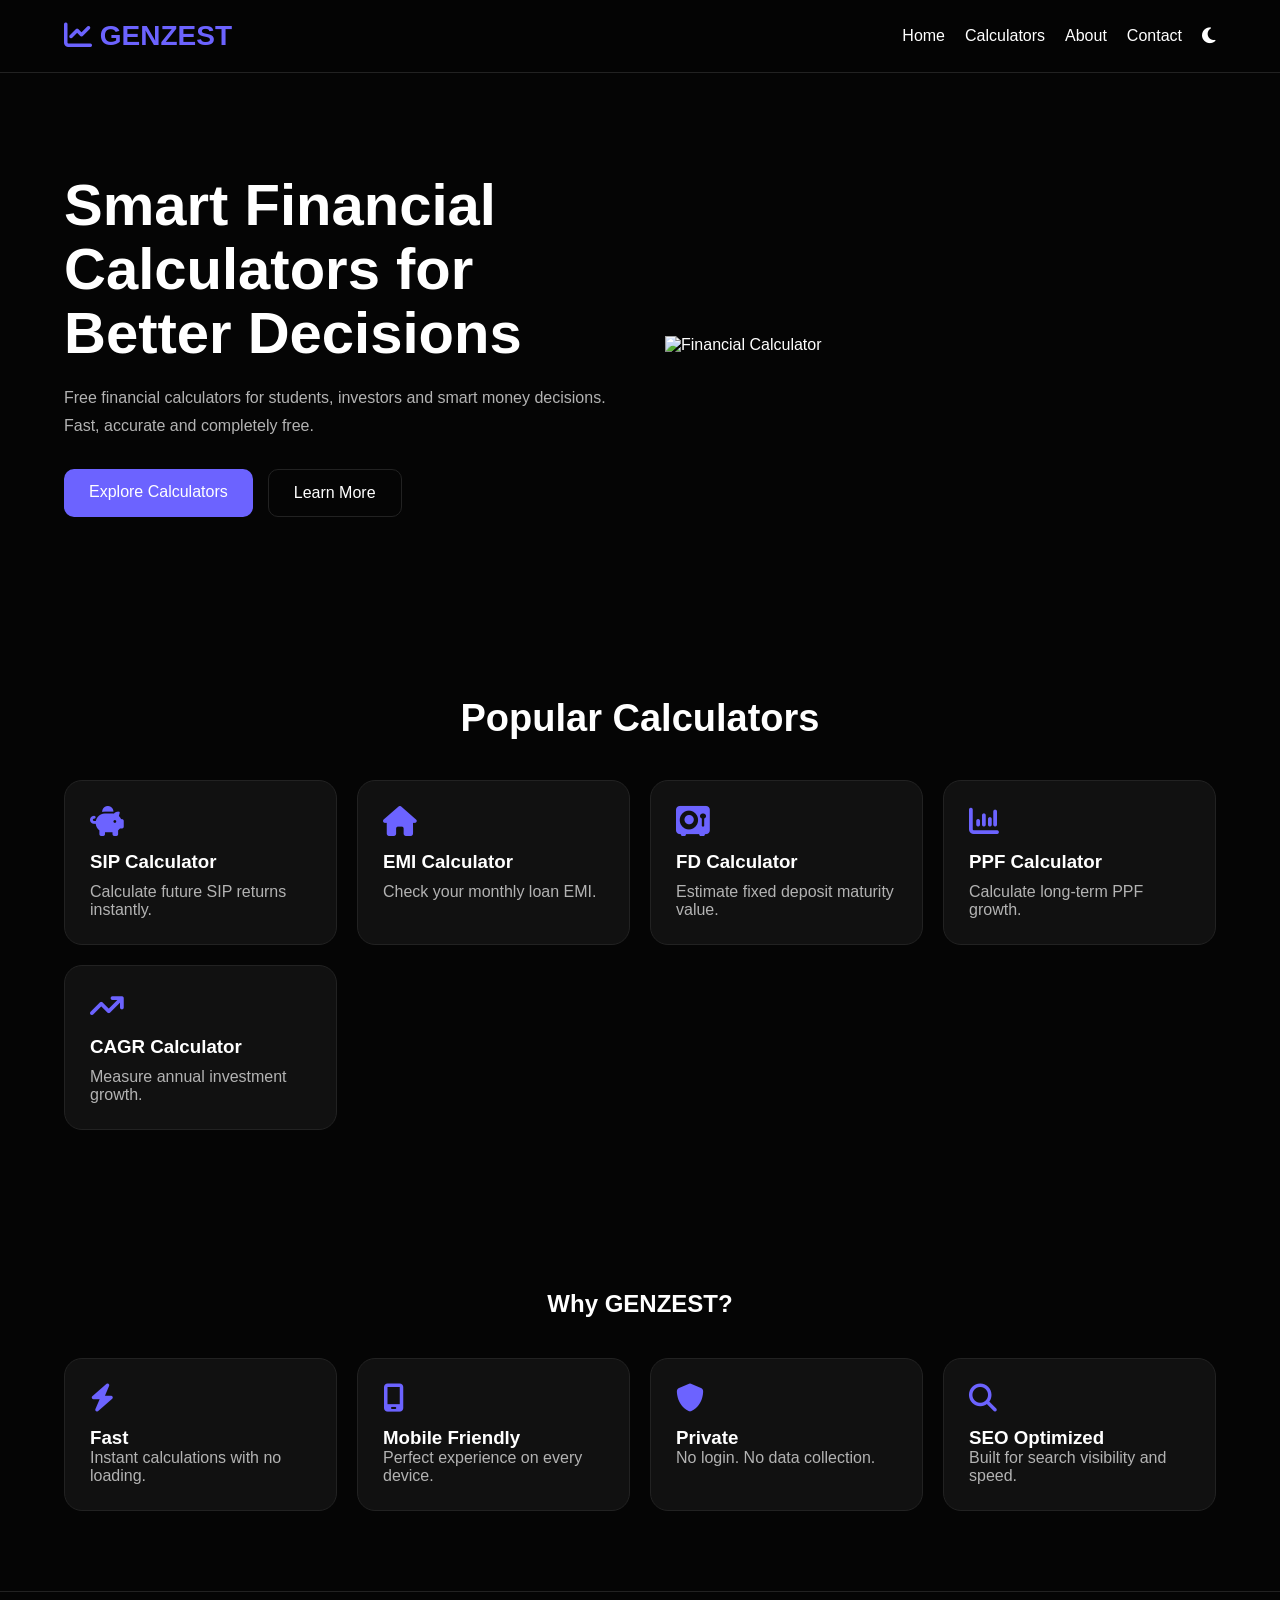
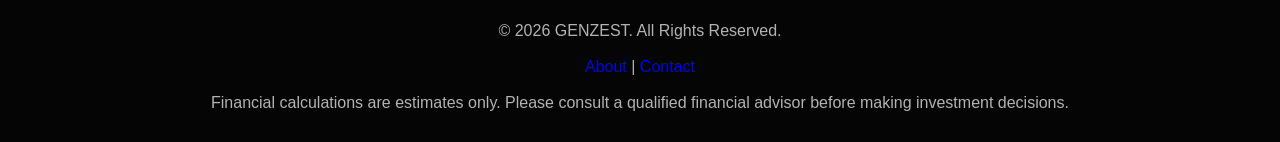
==== index.html @ 02845134 "Create index.html" ====
<!DOCTYPE html>
<html lang="en">
<head>

<meta charset="UTF-8">
<meta name="viewport" content="width=device-width, initial-scale=1.0">

<title>GENZEST | Smart Financial Calculators & Tools</title>

<meta name="description" content="Free SIP, EMI, FD, CAGR and investment calculators. Fast, accurate and mobile-friendly financial tools by GENZEST.">

<meta name="keywords" content="SIP Calculator, EMI Calculator, FD Calculator, CAGR Calculator, Financial Tools, Investment Calculator">

<meta name="robots" content="index, follow">

<link rel="stylesheet" href="css/style.css">

<link rel="icon" href="assets/favicon.ico">

<link href="https://cdnjs.cloudflare.com/ajax/libs/font-awesome/6.5.1/css/all.min.css" rel="stylesheet">

</head>

<body>

<header class="navbar">

<div class="container">

<div class="logo">
<i class="fa-solid fa-chart-line"></i>
GENZEST
</div>

<nav>

<a href="/">Home</a>

<a href="#calculators">Calculators</a>

<a href="/about.html">About</a>

<a href="/contact.html">Contact</a>

<button id="theme-toggle">
<i class="fa-solid fa-moon"></i>
</button>

</nav>

</div>

</header>

<section class="hero">

<div class="container hero-grid">

<div>

<h1>
Smart Financial Calculators
for Better Decisions
</h1>

<p>
Free financial calculators for students,
investors and smart money decisions.
Fast, accurate and completely free.
</p>

<div class="hero-buttons">

<a href="#calculators" class="btn-primary">
Explore Calculators
</a>

<a href="/about.html" class="btn-secondary">
Learn More
</a>

</div>

</div>

<div class="hero-image">

<img src="assets/calculator.png" alt="Financial Calculator">

</div>

</div>

</section>

<section id="calculators" class="calculators">

<div class="container">

<h2>Popular Calculators</h2>

<div class="card-grid">

<a href="calculators/sip-calculator.html" class="card">

<i class="fa-solid fa-piggy-bank"></i>

<h3>SIP Calculator</h3>

<p>Calculate future SIP returns instantly.</p>

</a>

<a href="calculators/emi-calculator.html" class="card">

<i class="fa-solid fa-house"></i>

<h3>EMI Calculator</h3>

<p>Check your monthly loan EMI.</p>

</a>

<a href="calculators/fd-calculator.html" class="card">

<i class="fa-solid fa-vault"></i>

<h3>FD Calculator</h3>

<p>Estimate fixed deposit maturity value.</p>

</a>

<a href="calculators/ppf-calculator.html" class="card">

<i class="fa-solid fa-chart-column"></i>

<h3>PPF Calculator</h3>

<p>Calculate long-term PPF growth.</p>

</a>

<a href="calculators/cagr-calculator.html" class="card">

<i class="fa-solid fa-arrow-trend-up"></i>

<h3>CAGR Calculator</h3>

<p>Measure annual investment growth.</p>

</a>

</div>

</div>

</section>

<section class="features">

<div class="container">

<h2>Why GENZEST?</h2>

<div class="feature-grid">

<div class="feature">
<i class="fa-solid fa-bolt"></i>
<h3>Fast</h3>
<p>Instant calculations with no loading.</p>
</div>

<div class="feature">
<i class="fa-solid fa-mobile-screen"></i>
<h3>Mobile Friendly</h3>
<p>Perfect experience on every device.</p>
</div>

<div class="feature">
<i class="fa-solid fa-shield"></i>
<h3>Private</h3>
<p>No login. No data collection.</p>
</div>

<div class="feature">
<i class="fa-solid fa-magnifying-glass"></i>
<h3>SEO Optimized</h3>
<p>Built for search visibility and speed.</p>
</div>

</div>

</div>

</section>
 
<footer>

<div class="container">

<p>
© 2026 GENZEST. All Rights Reserved.
</p>

<br>

<a href="about.html">About</a> |
<a href="contact.html">Contact</a>

<br><br>

<p>
Financial calculations are estimates only.
Please consult a qualified financial advisor before making investment decisions.
</p>

</div>

</footer>



<script src="js/main.js"></script>

</body>
</html>
---- css/style.css ----
:root{
  --bg:#050505;
  --card:#111111;
  --text:#ffffff;
  --muted:#b3b3b3;
  --primary:#6c63ff;
  --border:#222222;
}

.light-mode{
  --bg:#ffffff;
  --card:#f5f5f5;
  --text:#111111;
  --muted:#666666;
  --primary:#6c63ff;
  --border:#dddddd;
}

*{
  margin:0;
  padding:0;
  box-sizing:border-box;
}

html{
  scroll-behavior:smooth;
}

body{
  background:var(--bg);
  color:var(--text);
  font-family:Arial,sans-serif;
  transition:.3s;
}

a{
  text-decoration:none;
}

.container{
  width:90%;
  max-width:1200px;
  margin:auto;
}

/* NAVBAR */

.navbar{
  border-bottom:1px solid var(--border);
  position:sticky;
  top:0;
  backdrop-filter:blur(10px);
  background:rgba(5,5,5,.9);
  z-index:999;
}

.navbar .container{
  display:flex;
  justify-content:space-between;
  align-items:center;
  padding:20px 0;
}

.logo{
  font-size:28px;
  font-weight:700;
  color:var(--primary);
}

nav{
  display:flex;
  gap:20px;
  align-items:center;
}

nav a{
  color:var(--text);
}

#theme-toggle{
  background:none;
  border:none;
  color:var(--text);
  cursor:pointer;
  font-size:18px;
}

/* HERO */

.hero{
  padding:100px 0;
}

.hero-grid{
  display:grid;
  grid-template-columns:1fr 1fr;
  gap:50px;
  align-items:center;
}

.hero h1{
  font-size:58px;
  line-height:1.1;
  margin-bottom:20px;
}

.hero p{
  color:var(--muted);
  line-height:1.7;
  margin-bottom:30px;
}

.hero-image img{
  width:100%;
  max-width:500px;
}

.hero-buttons{
  display:flex;
  gap:15px;
}

.btn-primary{
  background:var(--primary);
  color:white;
  padding:14px 25px;
  border-radius:10px;
}

.btn-secondary{
  border:1px solid var(--border);
  color:var(--text);
  padding:14px 25px;
  border-radius:10px;
}

/* CALCULATORS */

.calculators{
  padding:80px 0;
}

.calculators h2{
  text-align:center;
  margin-bottom:40px;
  font-size:38px;
}

.card-grid{
  display:grid;
  grid-template-columns:repeat(auto-fit,minmax(250px,1fr));
  gap:20px;
}

.card{
  background:var(--card);
  padding:25px;
  border-radius:18px;
  border:1px solid var(--border);
  transition:.3s;
}

.card:hover{
  transform:translateY(-5px);
}

.card i{
  color:var(--primary);
  font-size:30px;
  margin-bottom:15px;
}

.card h3{
  color:var(--text);
  margin-bottom:10px;
}

.card p{
  color:var(--muted);
}

/* FEATURES */

.features{
  padding:80px 0;
}

.features h2{
  text-align:center;
  margin-bottom:40px;
}

.feature-grid{
  display:grid;
  grid-template-columns:repeat(auto-fit,minmax(250px,1fr));
  gap:20px;
}

.feature{
  background:var(--card);
  border:1px solid var(--border);
  padding:25px;
  border-radius:18px;
}

.feature i{
  color:var(--primary);
  font-size:28px;
  margin-bottom:15px;
}

.feature p{
  color:var(--muted);
}

/* FOOTER */

footer{
  border-top:1px solid var(--border);
  padding:30px 0;
  text-align:center;
  color:var(--muted);
}

/* MOBILE */

@media(max-width:768px){

.hero-grid{
  grid-template-columns:1fr;
  text-align:center;
}

.hero h1{
  font-size:38px;
}

nav{
  gap:12px;
}

.logo{
  font-size:22px;
}

.hero-buttons{
  justify-content:center;
}

}
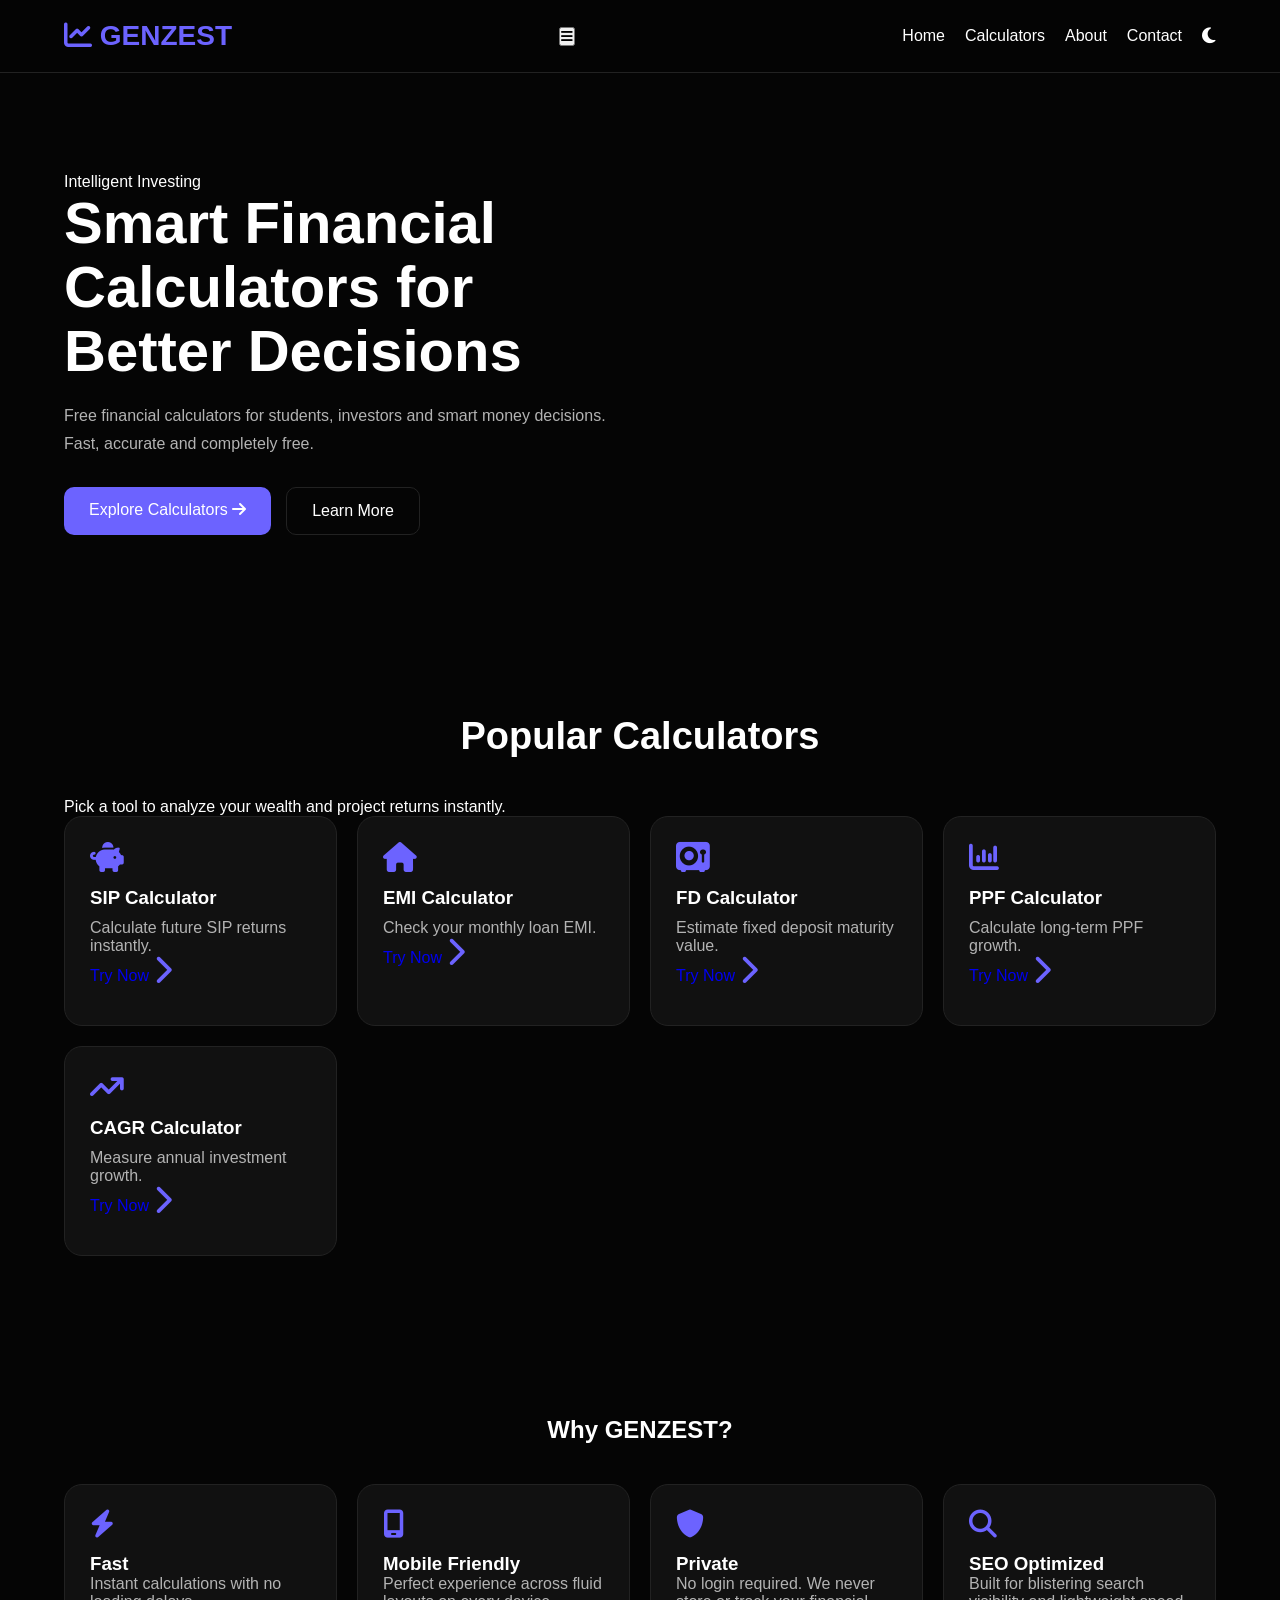
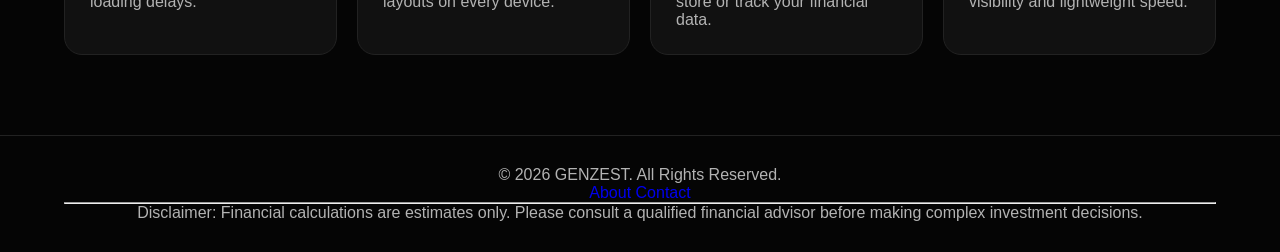
==== commit 02fc72df: "Update index.html" ====
--- a/index.html
+++ b/index.html
@@ -1,227 +1,156 @@
 <!DOCTYPE html>
 <html lang="en">
 <head>
+    <meta charset="UTF-8">
+    <meta name="viewport" content="width=device-width, initial-scale=1.0">
+    <title>GENZEST | Smart Financial Calculators & Tools</title>
+    <meta name="description" content="Free SIP, EMI, FD, CAGR and investment calculators. Fast, accurate and mobile-friendly financial tools by GENZEST.">
+    <meta name="keywords" content="SIP Calculator, EMI Calculator, FD Calculator, CAGR Calculator, Financial Tools, Investment Calculator">
+    <meta name="robots" content="index, follow">
+    
+    <!-- Google Fonts for Premium Aesthetic -->
+    <link rel="preconnect" href="https://fonts.googleapis.com">
+    <link rel="preconnect" href="https://fonts.gstatic.com" crossorigin>
+    <link href="https://fonts.googleapis.com/css2?family=Plus+Jakarta+Sans:wght@400;500;600;700;800&display=swap" rel="stylesheet">
+    
+    <!-- Custom CSS -->
+    <link rel="stylesheet" href="css/style.css">
+    <link rel="icon" href="assets/favicon.ico">
+    <link href="https://cdnjs.cloudflare.com/ajax/libs/font-awesome/6.5.1/css/all.min.css" rel="stylesheet">
+</head>
+<body class="dark-theme"> <!-- Defaulting to premium dark theme -->
 
-<meta charset="UTF-8">
-<meta name="viewport" content="width=device-width, initial-scale=1.0">
+    <header class="navbar">
+        <div class="container">
+            <div class="logo">
+                <i class="fa-solid fa-chart-line"></i>
+                <span>GENZEST</span>
+            </div>
+            
+            <!-- Mobile Menu Toggle Button -->
+            <button class="menu-toggle" id="menu-toggle" aria-label="Toggle Navigation">
+                <i class="fa-solid fa-bars"></i>
+            </button>
 
-<title>GENZEST | Smart Financial Calculators & Tools</title>
+            <nav class="nav-menu" id="nav-menu">
+                <a href="/" class="active">Home</a>
+                <a href="#calculators">Calculators</a>
+                <a href="/about.html">About</a>
+                <a href="/contact.html">Contact</a>
+                <button id="theme-toggle" class="theme-btn">
+                    <i class="fa-solid fa-moon"></i>
+                </button>
+            </nav>
+        </div>
+    </header>
 
-<meta name="description" content="Free SIP, EMI, FD, CAGR and investment calculators. Fast, accurate and mobile-friendly financial tools by GENZEST.">
+    <section class="hero">
+        <div class="container hero-grid">
+            <div class="hero-content">
+                <span class="badge">Intelligent Investing</span>
+                <h1>Smart Financial Calculators for Better Decisions</h1>
+                <p>Free financial calculators for students, investors and smart money decisions. Fast, accurate and completely free.</p>
+                <div class="hero-buttons">
+                    <a href="#calculators" class="btn-primary">Explore Calculators <i class="fa-solid fa-arrow-right"></i></a>
+                    <a href="/about.html" class="btn-secondary">Learn More</a>
+                </div>
+            </div>
+            <div class="hero-image">
+                <!-- Fallback gradient added via CSS in case image path is broken -->
+                <div class="image-wrapper">
+                    <img src="assets/calculator.png" alt="Financial Calculator" onerror="this.style.display='none';">
+                </div>
+            </div>
+        </div>
+    </section>
 
-<meta name="keywords" content="SIP Calculator, EMI Calculator, FD Calculator, CAGR Calculator, Financial Tools, Investment Calculator">
+    <section id="calculators" class="calculators">
+        <div class="container">
+            <div class="section-header">
+                <h2>Popular Calculators</h2>
+                <p>Pick a tool to analyze your wealth and project returns instantly.</p>
+            </div>
+            <div class="card-grid">
+                <a href="calculators/sip-calculator.html" class="card">
+                    <div class="card-icon"><i class="fa-solid fa-piggy-bank"></i></div>
+                    <h3>SIP Calculator</h3>
+                    <p>Calculate future SIP returns instantly.</p>
+                    <span class="card-link">Try Now <i class="fa-solid fa-chevron-right"></i></span>
+                </a>
+                <a href="calculators/emi-calculator.html" class="card">
+                    <div class="card-icon"><i class="fa-solid fa-house"></i></div>
+                    <h3>EMI Calculator</h3>
+                    <p>Check your monthly loan EMI.</p>
+                    <span class="card-link">Try Now <i class="fa-solid fa-chevron-right"></i></span>
+                </a>
+                <a href="calculators/fd-calculator.html" class="card">
+                    <div class="card-icon"><i class="fa-solid fa-vault"></i></div>
+                    <h3>FD Calculator</h3>
+                    <p>Estimate fixed deposit maturity value.</p>
+                    <span class="card-link">Try Now <i class="fa-solid fa-chevron-right"></i></span>
+                </a>
+                <a href="calculators/ppf-calculator.html" class="card">
+                    <div class="card-icon"><i class="fa-solid fa-chart-column"></i></div>
+                    <h3>PPF Calculator</h3>
+                    <p>Calculate long-term PPF growth.</p>
+                    <span class="card-link">Try Now <i class="fa-solid fa-chevron-right"></i></span>
+                </a>
+                <a href="calculators/cagr-calculator.html" class="card">
+                    <div class="card-icon"><i class="fa-solid fa-arrow-trend-up"></i></div>
+                    <h3>CAGR Calculator</h3>
+                    <p>Measure annual investment growth.</p>
+                    <span class="card-link">Try Now <i class="fa-solid fa-chevron-right"></i></span>
+                </a>
+            </div>
+        </div>
+    </section>
 
-<meta name="robots" content="index, follow">
+    <section class="features">
+        <div class="container">
+            <div class="section-header">
+                <h2>Why GENZEST?</h2>
+            </div>
+            <div class="feature-grid">
+                <div class="feature">
+                    <div class="feat-icon"><i class="fa-solid fa-bolt"></i></div>
+                    <h3>Fast</h3>
+                    <p>Instant calculations with no loading delays.</p>
+                </div>
+                <div class="feature">
+                    <div class="feat-icon"><i class="fa-solid fa-mobile-screen"></i></div>
+                    <h3>Mobile Friendly</h3>
+                    <p>Perfect experience across fluid layouts on every device.</p>
+                </div>
+                <div class="feature">
+                    <div class="feat-icon"><i class="fa-solid fa-shield"></i></div>
+                    <h3>Private</h3>
+                    <p>No login required. We never store or track your financial data.</p>
+                </div>
+                <div class="feature">
+                    <div class="feat-icon"><i class="fa-solid fa-magnifying-glass"></i></div>
+                    <h3>SEO Optimized</h3>
+                    <p>Built for blistering search visibility and lightweight speed.</p>
+                </div>
+            </div>
+        </div>
+    </section>
+ 
+    <footer>
+        <div class="container">
+            <div class="footer-top">
+                <p class="copyright">© 2026 GENZEST. All Rights Reserved.</p>
+                <div class="footer-links">
+                    <a href="about.html">About</a>
+                    <a href="contact.html">Contact</a>
+                </div>
+            </div>
+            <hr class="footer-divider">
+            <p class="disclaimer">
+                Disclaimer: Financial calculations are estimates only. Please consult a qualified financial advisor before making complex investment decisions.
+            </p>
+        </div>
+    </footer>
 
-<link rel="stylesheet" href="css/style.css">
-
-<link rel="icon" href="assets/favicon.ico">
-
-<link href="https://cdnjs.cloudflare.com/ajax/libs/font-awesome/6.5.1/css/all.min.css" rel="stylesheet">
-
-</head>
-
-<body>
-
-<header class="navbar">
-
-<div class="container">
-
-<div class="logo">
-<i class="fa-solid fa-chart-line"></i>
-GENZEST
-</div>
-
-<nav>
-
-<a href="/">Home</a>
-
-<a href="#calculators">Calculators</a>
-
-<a href="/about.html">About</a>
-
-<a href="/contact.html">Contact</a>
-
-<button id="theme-toggle">
-<i class="fa-solid fa-moon"></i>
-</button>
-
-</nav>
-
-</div>
-
-</header>
-
-<section class="hero">
-
-<div class="container hero-grid">
-
-<div>
-
-<h1>
-Smart Financial Calculators
-for Better Decisions
-</h1>
-
-<p>
-Free financial calculators for students,
-investors and smart money decisions.
-Fast, accurate and completely free.
-</p>
-
-<div class="hero-buttons">
-
-<a href="#calculators" class="btn-primary">
-Explore Calculators
-</a>
-
-<a href="/about.html" class="btn-secondary">
-Learn More
-</a>
-
-</div>
-
-</div>
-
-<div class="hero-image">
-
-<img src="assets/calculator.png" alt="Financial Calculator">
-
-</div>
-
-</div>
-
-</section>
-
-<section id="calculators" class="calculators">
-
-<div class="container">
-
-<h2>Popular Calculators</h2>
-
-<div class="card-grid">
-
-<a href="calculators/sip-calculator.html" class="card">
-
-<i class="fa-solid fa-piggy-bank"></i>
-
-<h3>SIP Calculator</h3>
-
-<p>Calculate future SIP returns instantly.</p>
-
-</a>
-
-<a href="calculators/emi-calculator.html" class="card">
-
-<i class="fa-solid fa-house"></i>
-
-<h3>EMI Calculator</h3>
-
-<p>Check your monthly loan EMI.</p>
-
-</a>
-
-<a href="calculators/fd-calculator.html" class="card">
-
-<i class="fa-solid fa-vault"></i>
-
-<h3>FD Calculator</h3>
-
-<p>Estimate fixed deposit maturity value.</p>
-
-</a>
-
-<a href="calculators/ppf-calculator.html" class="card">
-
-<i class="fa-solid fa-chart-column"></i>
-
-<h3>PPF Calculator</h3>
-
-<p>Calculate long-term PPF growth.</p>
-
-</a>
-
-<a href="calculators/cagr-calculator.html" class="card">
-
-<i class="fa-solid fa-arrow-trend-up"></i>
-
-<h3>CAGR Calculator</h3>
-
-<p>Measure annual investment growth.</p>
-
-</a>
-
-</div>
-
-</div>
-
-</section>
-
-<section class="features">
-
-<div class="container">
-
-<h2>Why GENZEST?</h2>
-
-<div class="feature-grid">
-
-<div class="feature">
-<i class="fa-solid fa-bolt"></i>
-<h3>Fast</h3>
-<p>Instant calculations with no loading.</p>
-</div>
-
-<div class="feature">
-<i class="fa-solid fa-mobile-screen"></i>
-<h3>Mobile Friendly</h3>
-<p>Perfect experience on every device.</p>
-</div>
-
-<div class="feature">
-<i class="fa-solid fa-shield"></i>
-<h3>Private</h3>
-<p>No login. No data collection.</p>
-</div>
-
-<div class="feature">
-<i class="fa-solid fa-magnifying-glass"></i>
-<h3>SEO Optimized</h3>
-<p>Built for search visibility and speed.</p>
-</div>
-
-</div>
-
-</div>
-
-</section>
- 
-<footer>
-
-<div class="container">
-
-<p>
-© 2026 GENZEST. All Rights Reserved.
-</p>
-
-<br>
-
-<a href="about.html">About</a> |
-<a href="contact.html">Contact</a>
-
-<br><br>
-
-<p>
-Financial calculations are estimates only.
-Please consult a qualified financial advisor before making investment decisions.
-</p>
-
-</div>
-
-</footer>
-
-
-
-<script src="js/main.js"></script>
-
+    <script src="js/main.js"></script>
 </body>
 </html>
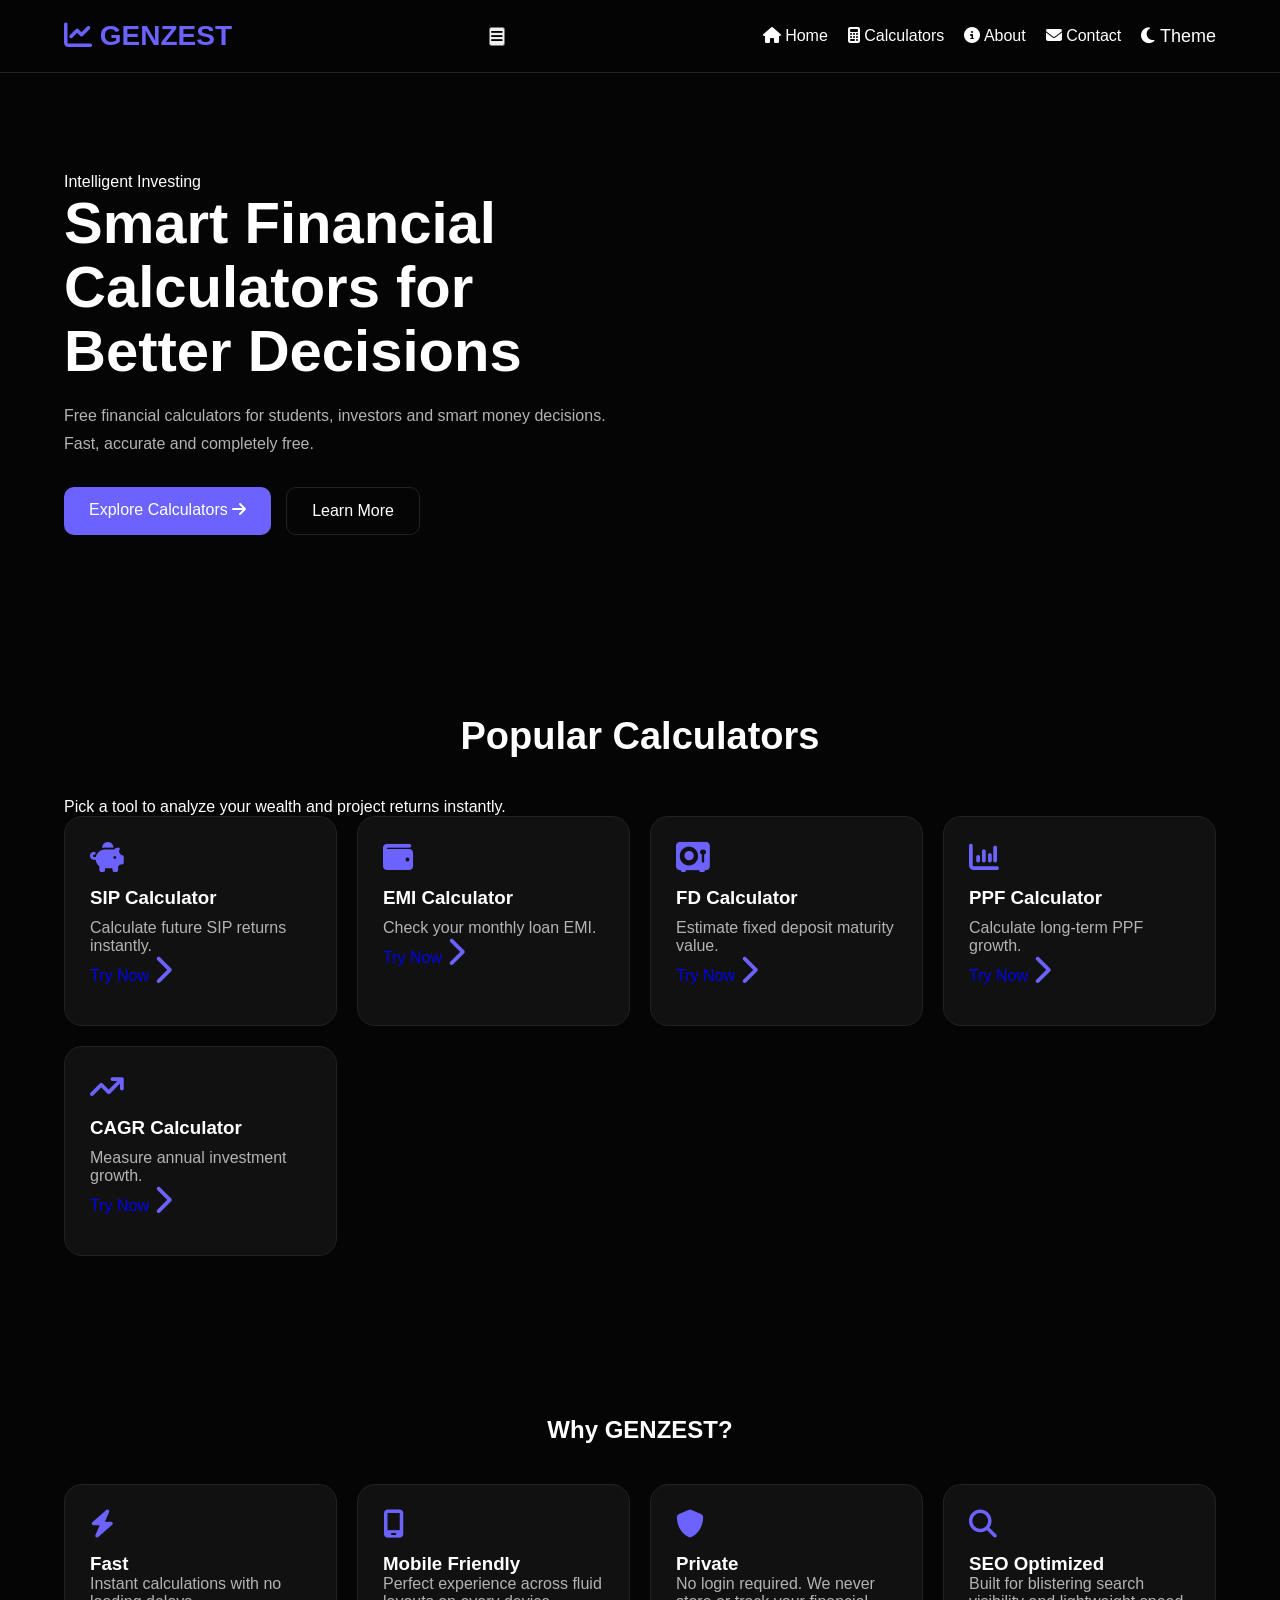
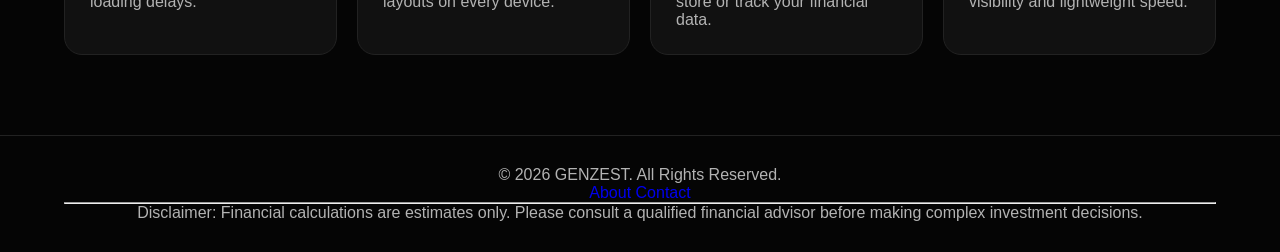
==== commit 0879c5ed: "Update index.html" ====
--- a/index.html
+++ b/index.html
@@ -4,22 +4,24 @@
     <meta charset="UTF-8">
     <meta name="viewport" content="width=device-width, initial-scale=1.0">
     <title>GENZEST | Smart Financial Calculators & Tools</title>
+    
     <meta name="description" content="Free SIP, EMI, FD, CAGR and investment calculators. Fast, accurate and mobile-friendly financial tools by GENZEST.">
     <meta name="keywords" content="SIP Calculator, EMI Calculator, FD Calculator, CAGR Calculator, Financial Tools, Investment Calculator">
     <meta name="robots" content="index, follow">
-    
-    <!-- Google Fonts for Premium Aesthetic -->
+
+    <!-- Google Fonts for Premium Typography -->
     <link rel="preconnect" href="https://fonts.googleapis.com">
     <link rel="preconnect" href="https://fonts.gstatic.com" crossorigin>
     <link href="https://fonts.googleapis.com/css2?family=Plus+Jakarta+Sans:wght@400;500;600;700;800&display=swap" rel="stylesheet">
-    
-    <!-- Custom CSS -->
+
+    <!-- Stylesheets & Icons -->
     <link rel="stylesheet" href="css/style.css">
     <link rel="icon" href="assets/favicon.ico">
     <link href="https://cdnjs.cloudflare.com/ajax/libs/font-awesome/6.5.1/css/all.min.css" rel="stylesheet">
 </head>
-<body class="dark-theme"> <!-- Defaulting to premium dark theme -->
+<body class="dark-theme">
 
+    <!-- LEFT SIDEBAR NAVBAR -->
     <header class="navbar">
         <div class="container">
             <div class="logo">
@@ -27,130 +29,149 @@
                 <span>GENZEST</span>
             </div>
             
-            <!-- Mobile Menu Toggle Button -->
+            <!-- Mobile Menu Toggle Button (Hidden on Desktop) -->
             <button class="menu-toggle" id="menu-toggle" aria-label="Toggle Navigation">
                 <i class="fa-solid fa-bars"></i>
             </button>
 
+            <!-- Vertical Navigation Links -->
             <nav class="nav-menu" id="nav-menu">
-                <a href="/" class="active">Home</a>
-                <a href="#calculators">Calculators</a>
-                <a href="/about.html">About</a>
-                <a href="/contact.html">Contact</a>
+                <a href="/" class="active"><i class="fa-solid fa-house"></i> Home</a>
+                <a href="#calculators"><i class="fa-solid fa-calculator"></i> Calculators</a>
+                <a href="/about.html"><i class="fa-solid fa-circle-info"></i> About</a>
+                <a href="/contact.html"><i class="fa-solid fa-envelope"></i> Contact</a>
+                
                 <button id="theme-toggle" class="theme-btn">
-                    <i class="fa-solid fa-moon"></i>
+                    <i class="fa-solid fa-moon"></i> Theme
                 </button>
             </nav>
         </div>
     </header>
 
-    <section class="hero">
-        <div class="container hero-grid">
-            <div class="hero-content">
-                <span class="badge">Intelligent Investing</span>
-                <h1>Smart Financial Calculators for Better Decisions</h1>
-                <p>Free financial calculators for students, investors and smart money decisions. Fast, accurate and completely free.</p>
-                <div class="hero-buttons">
-                    <a href="#calculators" class="btn-primary">Explore Calculators <i class="fa-solid fa-arrow-right"></i></a>
-                    <a href="/about.html" class="btn-secondary">Learn More</a>
+    <!-- MAIN CONTENT WRAPPER (Shifts Right dynamically via CSS) -->
+    <main class="main-content">
+
+        <!-- HERO SECTION -->
+        <section class="hero">
+            <div class="container hero-grid">
+                <div class="hero-content">
+                    <span class="badge">Intelligent Investing</span>
+                    <h1>Smart Financial Calculators for Better Decisions</h1>
+                    <p>Free financial calculators for students, investors and smart money decisions. Fast, accurate and completely free.</p>
+                    <div class="hero-buttons">
+                        <a href="#calculators" class="btn-primary">
+                            Explore Calculators <i class="fa-solid fa-arrow-right"></i>
+                        </a>
+                        <a href="/about.html" class="btn-secondary">Learn More</a>
+                    </div>
+                </div>
+                <div class="hero-image">
+                    <div class="image-wrapper">
+                        <!-- Premium abstract card logic placeholder via CSS if image fails -->
+                        <img src="assets/calculator.png" alt="Financial Calculator" onerror="this.style.display='none';">
+                    </div>
                 </div>
             </div>
-            <div class="hero-image">
-                <!-- Fallback gradient added via CSS in case image path is broken -->
-                <div class="image-wrapper">
-                    <img src="assets/calculator.png" alt="Financial Calculator" onerror="this.style.display='none';">
+        </section>
+
+        <!-- CALCULATORS SECTION -->
+        <section id="calculators" class="calculators">
+            <div class="container">
+                <div class="section-header">
+                    <h2>Popular Calculators</h2>
+                    <p>Pick a tool to analyze your wealth and project returns instantly.</p>
+                </div>
+                
+                <div class="card-grid">
+                    <a href="calculators/sip-calculator.html" class="card">
+                        <div class="card-icon"><i class="fa-solid fa-piggy-bank"></i></div>
+                        <h3>SIP Calculator</h3>
+                        <p>Calculate future SIP returns instantly.</p>
+                        <span class="card-link">Try Now <i class="fa-solid fa-chevron-right"></i></span>
+                    </a>
+
+                    <a href="calculators/emi-calculator.html" class="card">
+                        <div class="card-icon"><i class="fa-solid fa-wallet"></i></div>
+                        <h3>EMI Calculator</h3>
+                        <p>Check your monthly loan EMI.</p>
+                        <span class="card-link">Try Now <i class="fa-solid fa-chevron-right"></i></span>
+                    </a>
+
+                    <a href="calculators/fd-calculator.html" class="card">
+                        <div class="card-icon"><i class="fa-solid fa-vault"></i></div>
+                        <h3>FD Calculator</h3>
+                        <p>Estimate fixed deposit maturity value.</p>
+                        <span class="card-link">Try Now <i class="fa-solid fa-chevron-right"></i></span>
+                    </a>
+
+                    <a href="calculators/ppf-calculator.html" class="card">
+                        <div class="card-icon"><i class="fa-solid fa-chart-column"></i></div>
+                        <h3>PPF Calculator</h3>
+                        <p>Calculate long-term PPF growth.</p>
+                        <span class="card-link">Try Now <i class="fa-solid fa-chevron-right"></i></span>
+                    </a>
+
+                    <a href="calculators/cagr-calculator.html" class="card">
+                        <div class="card-icon"><i class="fa-solid fa-arrow-trend-up"></i></div>
+                        <h3>CAGR Calculator</h3>
+                        <p>Measure annual investment growth.</p>
+                        <span class="card-link">Try Now <i class="fa-solid fa-chevron-right"></i></span>
+                    </a>
                 </div>
             </div>
-        </div>
-    </section>
+        </section>
 
-    <section id="calculators" class="calculators">
-        <div class="container">
-            <div class="section-header">
-                <h2>Popular Calculators</h2>
-                <p>Pick a tool to analyze your wealth and project returns instantly.</p>
-            </div>
-            <div class="card-grid">
-                <a href="calculators/sip-calculator.html" class="card">
-                    <div class="card-icon"><i class="fa-solid fa-piggy-bank"></i></div>
-                    <h3>SIP Calculator</h3>
-                    <p>Calculate future SIP returns instantly.</p>
-                    <span class="card-link">Try Now <i class="fa-solid fa-chevron-right"></i></span>
-                </a>
-                <a href="calculators/emi-calculator.html" class="card">
-                    <div class="card-icon"><i class="fa-solid fa-house"></i></div>
-                    <h3>EMI Calculator</h3>
-                    <p>Check your monthly loan EMI.</p>
-                    <span class="card-link">Try Now <i class="fa-solid fa-chevron-right"></i></span>
-                </a>
-                <a href="calculators/fd-calculator.html" class="card">
-                    <div class="card-icon"><i class="fa-solid fa-vault"></i></div>
-                    <h3>FD Calculator</h3>
-                    <p>Estimate fixed deposit maturity value.</p>
-                    <span class="card-link">Try Now <i class="fa-solid fa-chevron-right"></i></span>
-                </a>
-                <a href="calculators/ppf-calculator.html" class="card">
-                    <div class="card-icon"><i class="fa-solid fa-chart-column"></i></div>
-                    <h3>PPF Calculator</h3>
-                    <p>Calculate long-term PPF growth.</p>
-                    <span class="card-link">Try Now <i class="fa-solid fa-chevron-right"></i></span>
-                </a>
-                <a href="calculators/cagr-calculator.html" class="card">
-                    <div class="card-icon"><i class="fa-solid fa-arrow-trend-up"></i></div>
-                    <h3>CAGR Calculator</h3>
-                    <p>Measure annual investment growth.</p>
-                    <span class="card-link">Try Now <i class="fa-solid fa-chevron-right"></i></span>
-                </a>
-            </div>
-        </div>
-    </section>
-
-    <section class="features">
-        <div class="container">
-            <div class="section-header">
-                <h2>Why GENZEST?</h2>
-            </div>
-            <div class="feature-grid">
-                <div class="feature">
-                    <div class="feat-icon"><i class="fa-solid fa-bolt"></i></div>
-                    <h3>Fast</h3>
-                    <p>Instant calculations with no loading delays.</p>
+        <!-- FEATURES SECTION -->
+        <section class="features">
+            <div class="container">
+                <div class="section-header">
+                    <h2>Why GENZEST?</h2>
                 </div>
-                <div class="feature">
-                    <div class="feat-icon"><i class="fa-solid fa-mobile-screen"></i></div>
-                    <h3>Mobile Friendly</h3>
-                    <p>Perfect experience across fluid layouts on every device.</p>
-                </div>
-                <div class="feature">
-                    <div class="feat-icon"><i class="fa-solid fa-shield"></i></div>
-                    <h3>Private</h3>
-                    <p>No login required. We never store or track your financial data.</p>
-                </div>
-                <div class="feature">
-                    <div class="feat-icon"><i class="fa-solid fa-magnifying-glass"></i></div>
-                    <h3>SEO Optimized</h3>
-                    <p>Built for blistering search visibility and lightweight speed.</p>
+                <div class="feature-grid">
+                    <div class="feature">
+                        <div class="feat-icon"><i class="fa-solid fa-bolt"></i></div>
+                        <h3>Fast</h3>
+                        <p>Instant calculations with no loading delays.</p>
+                    </div>
+                    <div class="feature">
+                        <div class="feat-icon"><i class="fa-solid fa-mobile-screen"></i></div>
+                        <h3>Mobile Friendly</h3>
+                        <p>Perfect experience across fluid layouts on every device.</p>
+                    </div>
+                    <div class="feature">
+                        <div class="feat-icon"><i class="fa-solid fa-shield"></i></div>
+                        <h3>Private</h3>
+                        <p>No login required. We never store or track your financial data.</p>
+                    </div>
+                    <div class="feature">
+                        <div class="feat-icon"><i class="fa-solid fa-magnifying-glass"></i></div>
+                        <h3>SEO Optimized</h3>
+                        <p>Built for blistering search visibility and lightweight speed.</p>
+                    </div>
                 </div>
             </div>
-        </div>
-    </section>
- 
-    <footer>
-        <div class="container">
-            <div class="footer-top">
-                <p class="copyright">© 2026 GENZEST. All Rights Reserved.</p>
-                <div class="footer-links">
-                    <a href="about.html">About</a>
-                    <a href="contact.html">Contact</a>
+        </section>
+     
+        <!-- FOOTER SECTION -->
+        <footer>
+            <div class="container">
+                <div class="footer-top">
+                    <p class="copyright">© 2026 GENZEST. All Rights Reserved.</p>
+                    <div class="footer-links">
+                        <a href="about.html">About</a>
+                        <a href="contact.html">Contact</a>
+                    </div>
                 </div>
+                <hr class="footer-divider">
+                <p class="disclaimer">
+                    Disclaimer: Financial calculations are estimates only. Please consult a qualified financial advisor before making complex investment decisions.
+                </p>
             </div>
-            <hr class="footer-divider">
-            <p class="disclaimer">
-                Disclaimer: Financial calculations are estimates only. Please consult a qualified financial advisor before making complex investment decisions.
-            </p>
-        </div>
-    </footer>
+        </footer>
 
+    </main>
+
+    <!-- Main JS Setup -->
     <script src="js/main.js"></script>
 </body>
 </html>
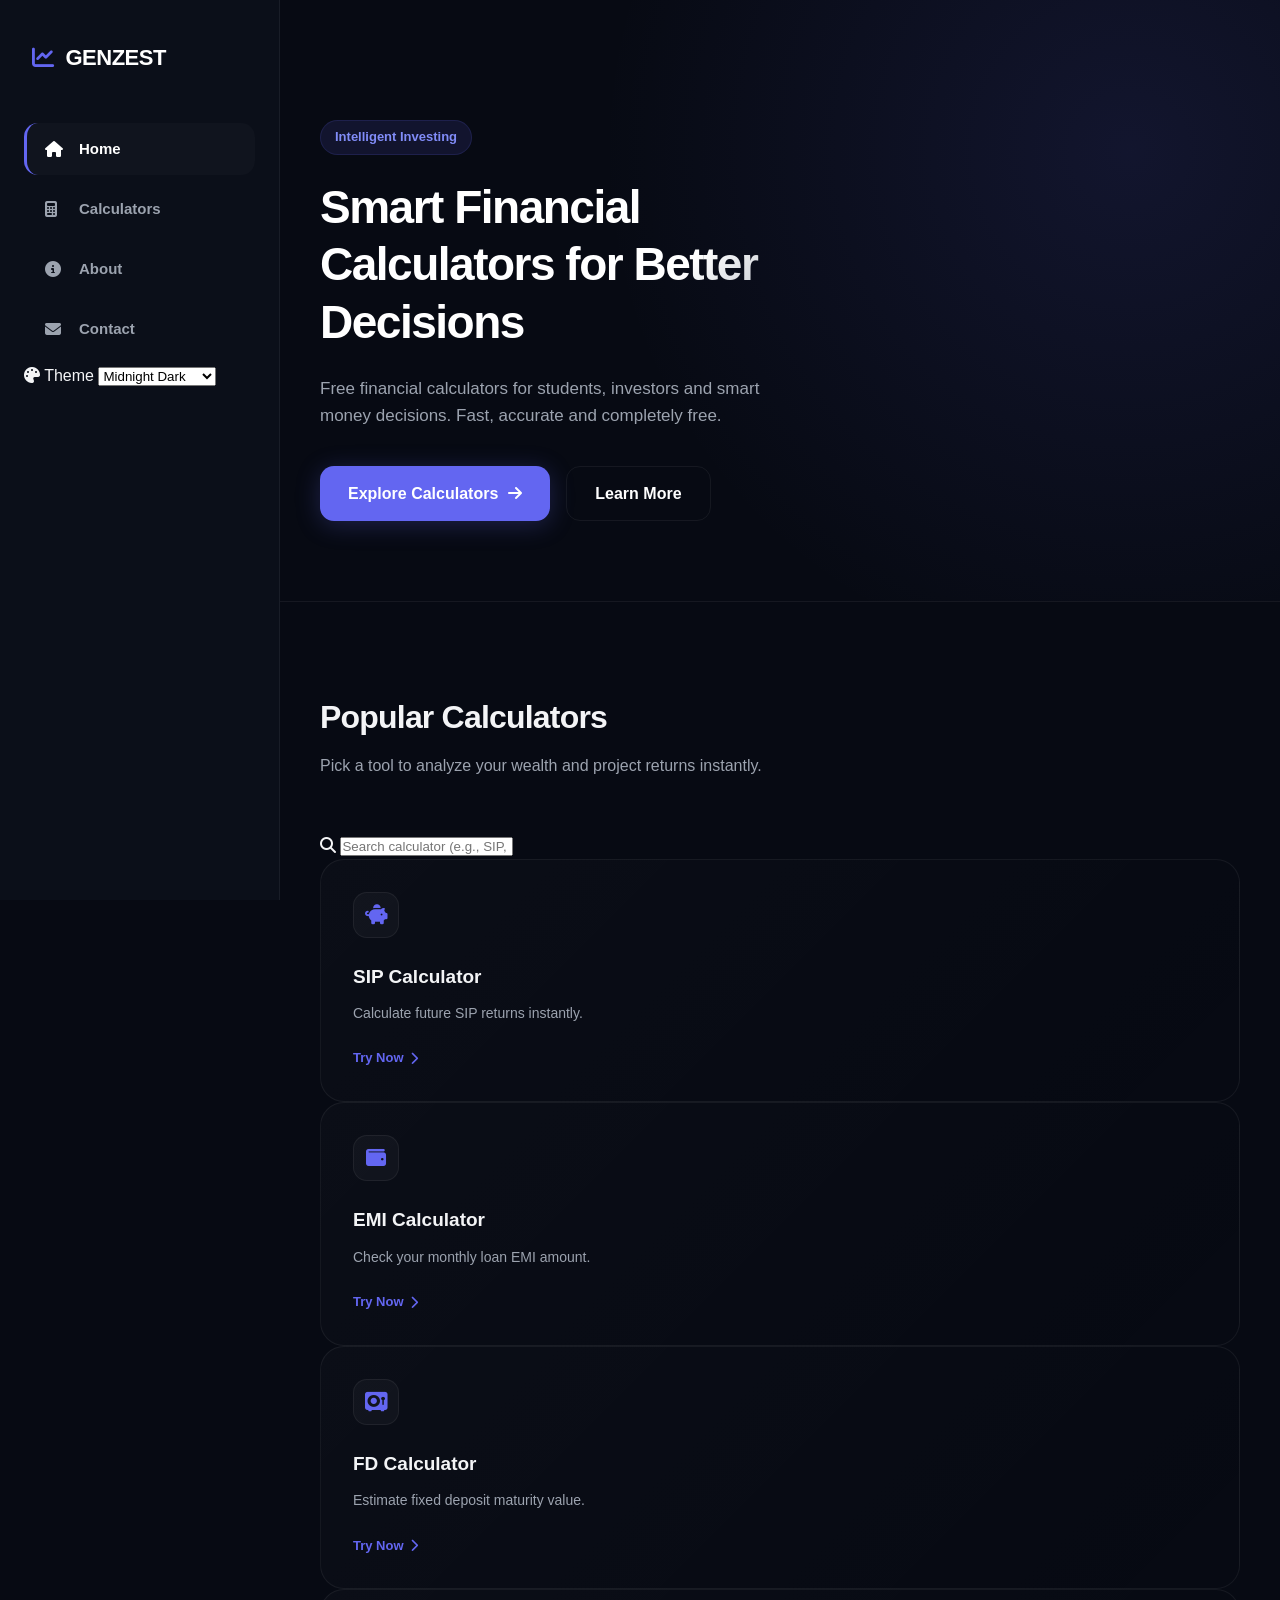
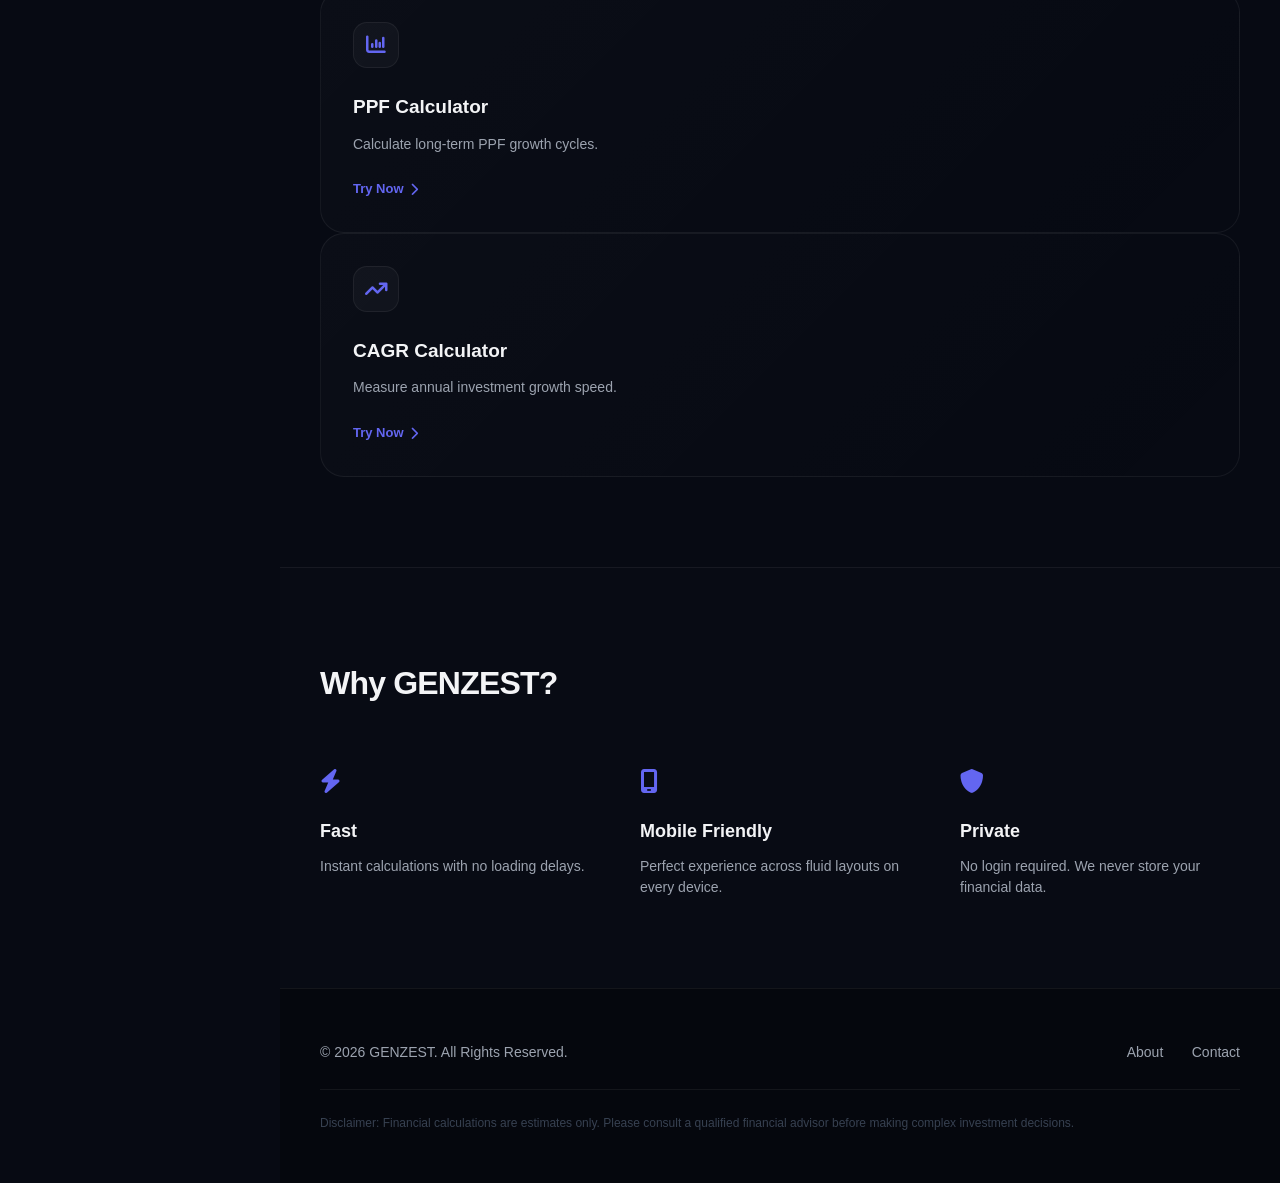
==== commit 057a6d25: "Update index.html" ====
--- a/index.html
+++ b/index.html
@@ -9,49 +9,45 @@
     <meta name="keywords" content="SIP Calculator, EMI Calculator, FD Calculator, CAGR Calculator, Financial Tools, Investment Calculator">
     <meta name="robots" content="index, follow">
 
-    <!-- Google Fonts for Premium Typography -->
     <link rel="preconnect" href="https://fonts.googleapis.com">
     <link rel="preconnect" href="https://fonts.gstatic.com" crossorigin>
     <link href="https://fonts.googleapis.com/css2?family=Plus+Jakarta+Sans:wght@400;500;600;700;800&display=swap" rel="stylesheet">
 
-    <!-- Stylesheets & Icons -->
     <link rel="stylesheet" href="css/style.css">
     <link rel="icon" href="assets/favicon.ico">
     <link href="https://cdnjs.cloudflare.com/ajax/libs/font-awesome/6.5.1/css/all.min.css" rel="stylesheet">
 </head>
-<body class="dark-theme">
-
-    <!-- LEFT SIDEBAR NAVBAR -->
-    <header class="navbar">
+<body class="dark-theme"> <header class="navbar">
         <div class="container">
             <div class="logo">
                 <i class="fa-solid fa-chart-line"></i>
                 <span>GENZEST</span>
             </div>
             
-            <!-- Mobile Menu Toggle Button (Hidden on Desktop) -->
             <button class="menu-toggle" id="menu-toggle" aria-label="Toggle Navigation">
                 <i class="fa-solid fa-bars"></i>
             </button>
 
-            <!-- Vertical Navigation Links -->
             <nav class="nav-menu" id="nav-menu">
                 <a href="/" class="active"><i class="fa-solid fa-house"></i> Home</a>
                 <a href="#calculators"><i class="fa-solid fa-calculator"></i> Calculators</a>
                 <a href="/about.html"><i class="fa-solid fa-circle-info"></i> About</a>
                 <a href="/contact.html"><i class="fa-solid fa-envelope"></i> Contact</a>
                 
-                <button id="theme-toggle" class="theme-btn">
-                    <i class="fa-solid fa-moon"></i> Theme
-                </button>
+                <div class="theme-selector-container">
+                    <label for="theme-select"><i class="fa-solid fa-palette"></i> Theme</label>
+                    <select id="theme-select" class="theme-dropdown">
+                        <option value="dark">Midnight Dark</option>
+                        <option value="light">Pure Light</option>
+                        <option value="eyecare">Eye-Care Warm</option>
+                    </select>
+                </div>
             </nav>
         </div>
     </header>
 
-    <!-- MAIN CONTENT WRAPPER (Shifts Right dynamically via CSS) -->
     <main class="main-content">
 
-        <!-- HERO SECTION -->
         <section class="hero">
             <div class="container hero-grid">
                 <div class="hero-content">
@@ -67,61 +63,67 @@
                 </div>
                 <div class="hero-image">
                     <div class="image-wrapper">
-                        <!-- Premium abstract card logic placeholder via CSS if image fails -->
-                        <img src="assets/calculator.png" alt="Financial Calculator" onerror="this.style.display='none';">
+                        <img src="assets/calculator.png" alt="Financial Calculator" onerror="this.parentNode.style.display='none';">
                     </div>
                 </div>
             </div>
         </section>
 
-        <!-- CALCULATORS SECTION -->
         <section id="calculators" class="calculators">
             <div class="container">
-                <div class="section-header">
-                    <h2>Popular Calculators</h2>
-                    <p>Pick a tool to analyze your wealth and project returns instantly.</p>
+                <div class="section-header-flex">
+                    <div class="section-header">
+                        <h2>Popular Calculators</h2>
+                        <p>Pick a tool to analyze your wealth and project returns instantly.</p>
+                    </div>
+                    
+                    <div class="search-box">
+                        <i class="fa-solid fa-magnifying-glass search-icon"></i>
+                        <input type="text" id="calc-search" placeholder="Search calculator (e.g., SIP, EMI)...">
+                    </div>
                 </div>
                 
-                <div class="card-grid">
-                    <a href="calculators/sip-calculator.html" class="card">
-                        <div class="card-icon"><i class="fa-solid fa-piggy-bank"></i></div>
-                        <h3>SIP Calculator</h3>
-                        <p>Calculate future SIP returns instantly.</p>
-                        <span class="card-link">Try Now <i class="fa-solid fa-chevron-right"></i></span>
-                    </a>
+                <div class="scroller-container">
+                    <div class="card-grid-horizontal" id="calc-grid">
+                        <a href="calculators/sip-calculator.html" class="card" data-title="sip calculator investment returns">
+                            <div class="card-icon"><i class="fa-solid fa-piggy-bank"></i></div>
+                            <h3>SIP Calculator</h3>
+                            <p>Calculate future SIP returns instantly.</p>
+                            <span class="card-link">Try Now <i class="fa-solid fa-chevron-right"></i></span>
+                        </a>
 
-                    <a href="calculators/emi-calculator.html" class="card">
-                        <div class="card-icon"><i class="fa-solid fa-wallet"></i></div>
-                        <h3>EMI Calculator</h3>
-                        <p>Check your monthly loan EMI.</p>
-                        <span class="card-link">Try Now <i class="fa-solid fa-chevron-right"></i></span>
-                    </a>
+                        <a href="calculators/emi-calculator.html" class="card" data-title="emi calculator loan monthly payment">
+                            <div class="card-icon"><i class="fa-solid fa-wallet"></i></div>
+                            <h3>EMI Calculator</h3>
+                            <p>Check your monthly loan EMI amount.</p>
+                            <span class="card-link">Try Now <i class="fa-solid fa-chevron-right"></i></span>
+                        </a>
 
-                    <a href="calculators/fd-calculator.html" class="card">
-                        <div class="card-icon"><i class="fa-solid fa-vault"></i></div>
-                        <h3>FD Calculator</h3>
-                        <p>Estimate fixed deposit maturity value.</p>
-                        <span class="card-link">Try Now <i class="fa-solid fa-chevron-right"></i></span>
-                    </a>
+                        <a href="calculators/fd-calculator.html" class="card" data-title="fd calculator fixed deposit maturity">
+                            <div class="card-icon"><i class="fa-solid fa-vault"></i></div>
+                            <h3>FD Calculator</h3>
+                            <p>Estimate fixed deposit maturity value.</p>
+                            <span class="card-link">Try Now <i class="fa-solid fa-chevron-right"></i></span>
+                        </a>
 
-                    <a href="calculators/ppf-calculator.html" class="card">
-                        <div class="card-icon"><i class="fa-solid fa-chart-column"></i></div>
-                        <h3>PPF Calculator</h3>
-                        <p>Calculate long-term PPF growth.</p>
-                        <span class="card-link">Try Now <i class="fa-solid fa-chevron-right"></i></span>
-                    </a>
+                        <a href="calculators/ppf-calculator.html" class="card" data-title="ppf calculator public provident fund growth">
+                            <div class="card-icon"><i class="fa-solid fa-chart-column"></i></div>
+                            <h3>PPF Calculator</h3>
+                            <p>Calculate long-term PPF growth cycles.</p>
+                            <span class="card-link">Try Now <i class="fa-solid fa-chevron-right"></i></span>
+                        </a>
 
-                    <a href="calculators/cagr-calculator.html" class="card">
-                        <div class="card-icon"><i class="fa-solid fa-arrow-trend-up"></i></div>
-                        <h3>CAGR Calculator</h3>
-                        <p>Measure annual investment growth.</p>
-                        <span class="card-link">Try Now <i class="fa-solid fa-chevron-right"></i></span>
-                    </a>
+                        <a href="calculators/cagr-calculator.html" class="card" data-title="cagr calculator compound annual growth rate">
+                            <div class="card-icon"><i class="fa-solid fa-arrow-trend-up"></i></div>
+                            <h3>CAGR Calculator</h3>
+                            <p>Measure annual investment growth speed.</p>
+                            <span class="card-link">Try Now <i class="fa-solid fa-chevron-right"></i></span>
+                        </a>
+                    </div>
                 </div>
             </div>
         </section>
 
-        <!-- FEATURES SECTION -->
         <section class="features">
             <div class="container">
                 <div class="section-header">
@@ -141,18 +143,12 @@
                     <div class="feature">
                         <div class="feat-icon"><i class="fa-solid fa-shield"></i></div>
                         <h3>Private</h3>
-                        <p>No login required. We never store or track your financial data.</p>
-                    </div>
-                    <div class="feature">
-                        <div class="feat-icon"><i class="fa-solid fa-magnifying-glass"></i></div>
-                        <h3>SEO Optimized</h3>
-                        <p>Built for blistering search visibility and lightweight speed.</p>
+                        <p>No login required. We never store your financial data.</p>
                     </div>
                 </div>
             </div>
         </section>
      
-        <!-- FOOTER SECTION -->
         <footer>
             <div class="container">
                 <div class="footer-top">
@@ -171,7 +167,6 @@
 
     </main>
 
-    <!-- Main JS Setup -->
     <script src="js/main.js"></script>
 </body>
 </html>
--- a/css/style.css
+++ b/css/style.css
@@ -1,250 +1,567 @@
-:root{
-  --bg:#050505;
-  --card:#111111;
-  --text:#ffffff;
-  --muted:#b3b3b3;
-  --primary:#6c63ff;
-  --border:#222222;
-}
-
-.light-mode{
-  --bg:#ffffff;
-  --card:#f5f5f5;
-  --text:#111111;
-  --muted:#666666;
-  --primary:#6c63ff;
-  --border:#dddddd;
-}
-
-*{
-  margin:0;
-  padding:0;
-  box-sizing:border-box;
-}
-
-html{
-  scroll-behavior:smooth;
-}
-
-body{
-  background:var(--bg);
-  color:var(--text);
-  font-family:Arial,sans-serif;
-  transition:.3s;
-}
-
-a{
-  text-decoration:none;
-}
-
-.container{
-  width:90%;
-  max-width:1200px;
-  margin:auto;
-}
-
-/* NAVBAR */
-
-.navbar{
-  border-bottom:1px solid var(--border);
-  position:sticky;
-  top:0;
-  backdrop-filter:blur(10px);
-  background:rgba(5,5,5,.9);
-  z-index:999;
-}
-
-.navbar .container{
-  display:flex;
-  justify-content:space-between;
-  align-items:center;
-  padding:20px 0;
-}
-
-.logo{
-  font-size:28px;
-  font-weight:700;
-  color:var(--primary);
-}
-
-nav{
-  display:flex;
-  gap:20px;
-  align-items:center;
-}
-
-nav a{
-  color:var(--text);
-}
-
-#theme-toggle{
-  background:none;
-  border:none;
-  color:var(--text);
-  cursor:pointer;
-  font-size:18px;
-}
-
-/* HERO */
-
-.hero{
-  padding:100px 0;
-}
-
-.hero-grid{
-  display:grid;
-  grid-template-columns:1fr 1fr;
-  gap:50px;
-  align-items:center;
-}
-
-.hero h1{
-  font-size:58px;
-  line-height:1.1;
-  margin-bottom:20px;
-}
-
-.hero p{
-  color:var(--muted);
-  line-height:1.7;
-  margin-bottom:30px;
-}
-
-.hero-image img{
-  width:100%;
-  max-width:500px;
-}
-
-.hero-buttons{
-  display:flex;
-  gap:15px;
-}
-
-.btn-primary{
-  background:var(--primary);
-  color:white;
-  padding:14px 25px;
-  border-radius:10px;
-}
-
-.btn-secondary{
-  border:1px solid var(--border);
-  color:var(--text);
-  padding:14px 25px;
-  border-radius:10px;
-}
-
-/* CALCULATORS */
-
-.calculators{
-  padding:80px 0;
-}
-
-.calculators h2{
-  text-align:center;
-  margin-bottom:40px;
-  font-size:38px;
-}
-
-.card-grid{
-  display:grid;
-  grid-template-columns:repeat(auto-fit,minmax(250px,1fr));
-  gap:20px;
-}
-
-.card{
-  background:var(--card);
-  padding:25px;
-  border-radius:18px;
-  border:1px solid var(--border);
-  transition:.3s;
-}
-
-.card:hover{
-  transform:translateY(-5px);
-}
-
-.card i{
-  color:var(--primary);
-  font-size:30px;
-  margin-bottom:15px;
-}
-
-.card h3{
-  color:var(--text);
-  margin-bottom:10px;
-}
-
-.card p{
-  color:var(--muted);
-}
-
-/* FEATURES */
-
-.features{
-  padding:80px 0;
-}
-
-.features h2{
-  text-align:center;
-  margin-bottom:40px;
-}
-
-.feature-grid{
-  display:grid;
-  grid-template-columns:repeat(auto-fit,minmax(250px,1fr));
-  gap:20px;
-}
-
-.feature{
-  background:var(--card);
-  border:1px solid var(--border);
-  padding:25px;
-  border-radius:18px;
-}
-
-.feature i{
-  color:var(--primary);
-  font-size:28px;
-  margin-bottom:15px;
-}
-
-.feature p{
-  color:var(--muted);
-}
-
-/* FOOTER */
-
-footer{
-  border-top:1px solid var(--border);
-  padding:30px 0;
-  text-align:center;
-  color:var(--muted);
-}
-
-/* MOBILE */
-
-@media(max-width:768px){
-
-.hero-grid{
-  grid-template-columns:1fr;
-  text-align:center;
-}
-
-.hero h1{
-  font-size:38px;
-}
-
-nav{
-  gap:12px;
-}
-
-.logo{
-  font-size:22px;
-}
-
-.hero-buttons{
-  justify-content:center;
-}
-
-}+/* ==========================================================================
+   1. CORE DESIGN VARIABLES & RESET
+   ========================================================================== */
+:root {
+    --bg-dark: #070a13;
+    --sidebar-width: 280px;
+    --bg-card-dark: rgba(255, 255, 255, 0.02);
+    --border-dark: rgba(255, 255, 255, 0.06);
+    --text-primary-dark: #f3f4f6;
+    --text-secondary-dark: #9ca3af;
+    
+    /* Premium Branding Colors */
+    --accent: #6366f1; /* Royal Indigo */
+    --accent-glow: rgba(99, 102, 241, 0.12);
+    --accent-hover: #4f46e5;
+    
+    /* Layout Constants */
+    --radius-sm: 8px;
+    --radius-md: 14px;
+    --radius-lg: 24px;
+    --transition: all 0.25s cubic-bezier(0.4, 0, 0.2, 1);
+}
+
+* {
+    margin: 0;
+    padding: 0;
+    box-sizing: border-box;
+}
+
+html {
+    scroll-behavior: smooth;
+}
+
+body {
+    font-family: 'Plus Jakarta Sans', sans-serif;
+    background-color: var(--bg-dark);
+    color: var(--text-primary-dark);
+    line-height: 1.6;
+    overflow-x: hidden;
+    display: flex; /* Sidebar and Main-Content alignment */
+}
+
+/* Base Container Settings */
+.container {
+    width: 100%;
+    max-width: 1100px;
+    margin: 0 auto;
+    padding: 0 40px;
+}
+
+/* ==========================================================================
+   2. PREMIUM SIDEBAR NAVIGATION (DESKTOP)
+   ========================================================================== */
+header.navbar {
+    position: fixed;
+    top: 0;
+    left: 0;
+    width: var(--sidebar-width);
+    height: 100vh;
+    background: #0b0f19;
+    border-right: 1px solid var(--border-dark);
+    padding: 40px 24px;
+    z-index: 1000;
+}
+
+header.navbar .container {
+    display: flex;
+    flex-direction: column;
+    height: 100%;
+    justify-content: flex-start;
+    align-items: stretch;
+    padding: 0;
+}
+
+/* Logo Styling */
+.logo {
+    display: flex;
+    align-items: center;
+    gap: 12px;
+    font-size: 22px;
+    font-weight: 800;
+    letter-spacing: -0.5px;
+    color: #fff;
+    margin-bottom: 48px;
+    padding-left: 8px;
+}
+
+.logo i {
+    color: var(--accent);
+}
+
+/* Vertical Menu Items */
+.nav-menu {
+    display: flex;
+    flex-direction: column;
+    gap: 8px;
+    flex-grow: 1;
+}
+
+.nav-menu a {
+    display: flex;
+    align-items: center;
+    gap: 14px;
+    color: var(--text-secondary-dark);
+    text-decoration: none;
+    font-weight: 600;
+    font-size: 15px;
+    padding: 14px 18px;
+    border-radius: var(--radius-md);
+    transition: var(--transition);
+    border-left: 3px solid transparent;
+}
+
+.nav-menu a i {
+    font-size: 16px;
+    width: 20px;
+}
+
+/* Active & Hover States */
+.nav-menu a:hover, 
+.nav-menu a.active {
+    color: #fff;
+    background: var(--bg-card-dark);
+    border-left-color: var(--accent);
+}
+
+/* Sidebar Theme Toggle Button at Bottom */
+.theme-btn {
+    background: var(--bg-card-dark);
+    border: 1px solid var(--border-dark);
+    color: var(--text-primary-dark);
+    cursor: pointer;
+    padding: 14px;
+    width: 100%;
+    border-radius: var(--radius-md);
+    display: flex;
+    align-items: center;
+    justify-content: center;
+    gap: 10px;
+    font-weight: 600;
+    font-size: 15px;
+    margin-top: auto; 
+    transition: var(--transition);
+}
+
+.theme-btn:hover {
+    background: rgba(255,255,255,0.05);
+    border-color: rgba(255,255,255,0.15);
+}
+
+#menu-toggle {
+    display: none; /* Hidden on Desktop */
+}
+
+/* ==========================================================================
+   3. MAIN CONTENT CONTAINER WRAPPER
+   ========================================================================== */
+.main-content {
+    margin-left: var(--sidebar-width);
+    width: calc(100% - var(--sidebar-width));
+    min-height: 100vh;
+    display: flex;
+    flex-direction: column;
+}
+
+/* ==========================================================================
+   4. HERO SECTION (FINTECH LANDING STYLE)
+   ========================================================================== */
+.hero {
+    padding: 120px 0 80px 0;
+    background: radial-gradient(circle at 85% 25%, var(--accent-glow) 0%, transparent 55%);
+}
+
+.hero-grid {
+    display: grid;
+    grid-template-columns: 1.1fr 0.9fr;
+    align-items: center;
+    gap: 56px;
+}
+
+.badge {
+    display: inline-block;
+    background: var(--accent-glow);
+    color: #818cf8;
+    padding: 6px 14px;
+    border-radius: 100px;
+    font-size: 13px;
+    font-weight: 600;
+    margin-bottom: 24px;
+    border: 1px solid rgba(99, 102, 241, 0.15);
+}
+
+.hero-content h1 {
+    font-size: 46px;
+    font-weight: 800;
+    line-height: 1.25;
+    letter-spacing: -1.5px;
+    margin-bottom: 24px;
+    background: linear-gradient(135deg, #fff 70%, var(--text-secondary-dark));
+    -webkit-background-clip: text;
+    -webkit-text-fill-color: transparent;
+}
+
+.hero-content p {
+    font-size: 17px;
+    color: var(--text-secondary-dark);
+    margin-bottom: 36px;
+}
+
+.hero-buttons {
+    display: flex;
+    gap: 16px;
+}
+
+/* Button UI Components */
+.btn-primary {
+    background: var(--accent);
+    color: #fff;
+    text-decoration: none;
+    padding: 14px 28px;
+    border-radius: var(--radius-md);
+    font-weight: 600;
+    transition: var(--transition);
+    display: inline-flex;
+    align-items: center;
+    gap: 10px;
+    box-shadow: 0 4px 24px rgba(99, 102, 241, 0.25);
+}
+
+.btn-primary:hover {
+    background: var(--accent-hover);
+    transform: translateY(-2px);
+}
+
+.btn-secondary {
+    background: transparent;
+    color: #fff;
+    text-decoration: none;
+    padding: 14px 28px;
+    border-radius: var(--radius-md);
+    font-weight: 600;
+    border: 1px solid var(--border-dark);
+    transition: var(--transition);
+}
+
+.btn-secondary:hover {
+    background: var(--bg-card-dark);
+    border-color: rgba(255, 255, 255, 0.15);
+}
+
+/* Glassmorphism Outer wrapper for Hero Image */
+.image-wrapper {
+    width: 100%;
+    aspect-ratio: 1.1;
+    background: linear-gradient(135deg, rgba(255,255,255,0.02), rgba(255,255,255,0.005));
+    border: 1px solid var(--border-dark);
+    border-radius: var(--radius-lg);
+    display: flex;
+    align-items: center;
+    justify-content: center;
+    position: relative;
+    box-shadow: inset 0 0 30px rgba(255, 255, 255, 0.01);
+}
+
+.hero-image img {
+    width: 70%;
+    height: auto;
+    filter: drop-shadow(0 10px 30px rgba(0,0,0,0.5));
+}
+
+/* ==========================================================================
+   5. CALCULATORS GRID SECTION
+   ========================================================================== */
+.calculators {
+    padding: 90px 0;
+    border-top: 1px solid var(--border-dark);
+}
+
+.section-header {
+    text-align: left;
+    margin-bottom: 54px;
+}
+
+.section-header h2 {
+    font-size: 32px;
+    font-weight: 800;
+    letter-spacing: -0.8px;
+    margin-bottom: 10px;
+}
+
+.section-header p {
+    color: var(--text-secondary-dark);
+    font-size: 16px;
+}
+
+.card-grid {
+    display: grid;
+    grid-template-columns: repeat(auto-fill, minmax(280px, 1fr));
+    gap: 24px;
+}
+
+/* Slick Dashboard Cards */
+.card {
+    background: linear-gradient(135deg, rgba(255,255,255,0.02) 0%, transparent 100%);
+    border: 1px solid var(--border-dark);
+    border-radius: var(--radius-lg);
+    padding: 32px;
+    text-decoration: none;
+    color: inherit;
+    transition: var(--transition);
+    display: flex;
+    flex-direction: column;
+}
+
+.card-icon {
+    width: 46px;
+    height: 46px;
+    background: rgba(255, 255, 255, 0.03);
+    border: 1px solid var(--border-dark);
+    border-radius: var(--radius-md);
+    display: flex;
+    align-items: center;
+    justify-content: center;
+    font-size: 20px;
+    color: var(--accent);
+    margin-bottom: 24px;
+    transition: var(--transition);
+}
+
+.card h3 {
+    font-size: 19px;
+    font-weight: 700;
+    margin-bottom: 10px;
+}
+
+.card p {
+    color: var(--text-secondary-dark);
+    font-size: 14px;
+    margin-bottom: 24px;
+    flex-grow: 1;
+}
+
+.card-link {
+    font-size: 13px;
+    font-weight: 600;
+    color: var(--accent);
+    display: inline-flex;
+    align-items: center;
+    gap: 6px;
+    transition: var(--transition);
+}
+
+/* Card Hover Dynamics */
+.card:hover {
+    transform: translateY(-4px);
+    border-color: rgba(99, 102, 241, 0.35);
+    background: linear-gradient(135deg, rgba(99, 102, 241, 0.04) 0%, transparent 100%);
+    box-shadow: 0 10px 30px rgba(0, 0, 0, 0.2);
+}
+
+.card:hover .card-icon {
+    background: var(--accent);
+    color: #fff;
+}
+
+.card:hover .card-link {
+    color: #fff;
+}
+
+.card:hover .card-link i {
+    transform: translateX(4px);
+}
+
+/* ==========================================================================
+   6. FEATURES INFOGRAPHIC SECTION
+   ========================================================================== */
+.features {
+    padding: 90px 0;
+    border-top: 1px solid var(--border-dark);
+    background: rgba(255,255,255,0.005);
+}
+
+.feature-grid {
+    display: grid;
+    grid-template-columns: repeat(auto-fit, minmax(220px, 1fr));
+    gap: 40px;
+}
+
+.feature {
+    text-align: left;
+}
+
+.feat-icon {
+    font-size: 24px;
+    color: var(--accent);
+    margin-bottom: 16px;
+}
+
+.feature h3 {
+    font-size: 18px;
+    font-weight: 700;
+    margin-bottom: 10px;
+}
+
+.feature p {
+    color: var(--text-secondary-dark);
+    font-size: 14px;
+    line-height: 1.5;
+}
+
+/* ==========================================================================
+   7. FOOTER SECTION
+   ========================================================================== */
+footer {
+    padding: 50px 0;
+    border-top: 1px solid var(--border-dark);
+    background: #05070d;
+    margin-top: auto;
+}
+
+.footer-top {
+    display: flex;
+    justify-content: space-between;
+    align-items: center;
+    flex-wrap: wrap;
+    gap: 20px;
+}
+
+.copyright {
+    color: var(--text-secondary-dark);
+    font-size: 14px;
+}
+
+.footer-links a {
+    color: var(--text-secondary-dark);
+    text-decoration: none;
+    margin-left: 24px;
+    font-size: 14px;
+    transition: var(--transition);
+}
+
+.footer-links a:hover {
+    color: #fff;
+}
+
+.footer-divider {
+    border: 0;
+    height: 1px;
+    background: var(--border-dark);
+    margin: 24px 0;
+}
+
+.disclaimer {
+    font-size: 12px;
+    color: #374151;
+    line-height: 1.6;
+}
+
+/* ==========================================================================
+   8. RESPONSIVE MEDIA BREAKPOINTS (FIXED FOR MOBILE NAV TOGGLE)
+   ========================================================================== */
+@media (max-width: 1024px) {
+    body {
+        flex-direction: column;
+    }
+    
+    header.navbar {
+        position: fixed;
+        top: 0;
+        left: 0;
+        width: 100%;
+        height: 68px;
+        padding: 0 24px;
+        border-right: none;
+        border-bottom: 1px solid var(--border-dark);
+        background: rgba(11, 15, 25, 0.9);
+        backdrop-filter: blur(16px);
+        -webkit-backdrop-filter: blur(16px);
+    }
+
+    header.navbar .container {
+        flex-direction: row;
+        justify-content: space-between;
+        align-items: center;
+    }
+
+    .logo {
+        margin-bottom: 0;
+        padding-left: 0;
+    }
+
+    /* Fixed ID Selector for Mobile Button Trigger */
+    #menu-toggle {
+        display: block;
+        background: none;
+        border: none;
+        color: #fff;
+        font-size: 22px;
+        cursor: pointer;
+    }
+
+    /* Collapsible Navigation Dropdown Menu Container */
+    .nav-menu {
+        position: absolute;
+        top: 68px;
+        left: 0;
+        width: 100%;
+        background: #0b0f19;
+        border-bottom: 1px solid var(--border-dark);
+        padding: 24px;
+        gap: 14px;
+        display: none; /* Controlled via JS active toggle */
+        flex-direction: column;
+    }
+
+    /* Target Class Added via JS Click Event */
+    .nav-menu.active {
+        display: flex !important;
+    }
+
+    .nav-menu a {
+        border-left: none;
+        padding: 12px 16px;
+    }
+
+    .theme-btn {
+        width: auto;
+        margin-top: 14px;
+        padding: 12px 24px;
+        align-self: flex-start;
+    }
+
+    /* Shift back content layers to standard screen viewports */
+    .main-content {
+        margin-left: 0;
+        width: 100%;
+    }
+    
+    .hero {
+        padding-top: 130px;
+    }
+    
+    .container {
+        padding: 0 24px;
+    }
+}
+
+@media (max-width: 768px) {
+    .hero-grid {
+        grid-template-columns: 1fr;
+        text-align: center;
+        gap: 48px;
+    }
+    .hero-content h1 {
+        font-size: 34px;
+    }
+    .hero-content p {
+        max-width: 100%;
+    }
+    .hero-buttons {
+        justify-content: center;
+    }
+    .image-wrapper {
+        max-width: 360px;
+        margin: 0 auto;
+    }
+}
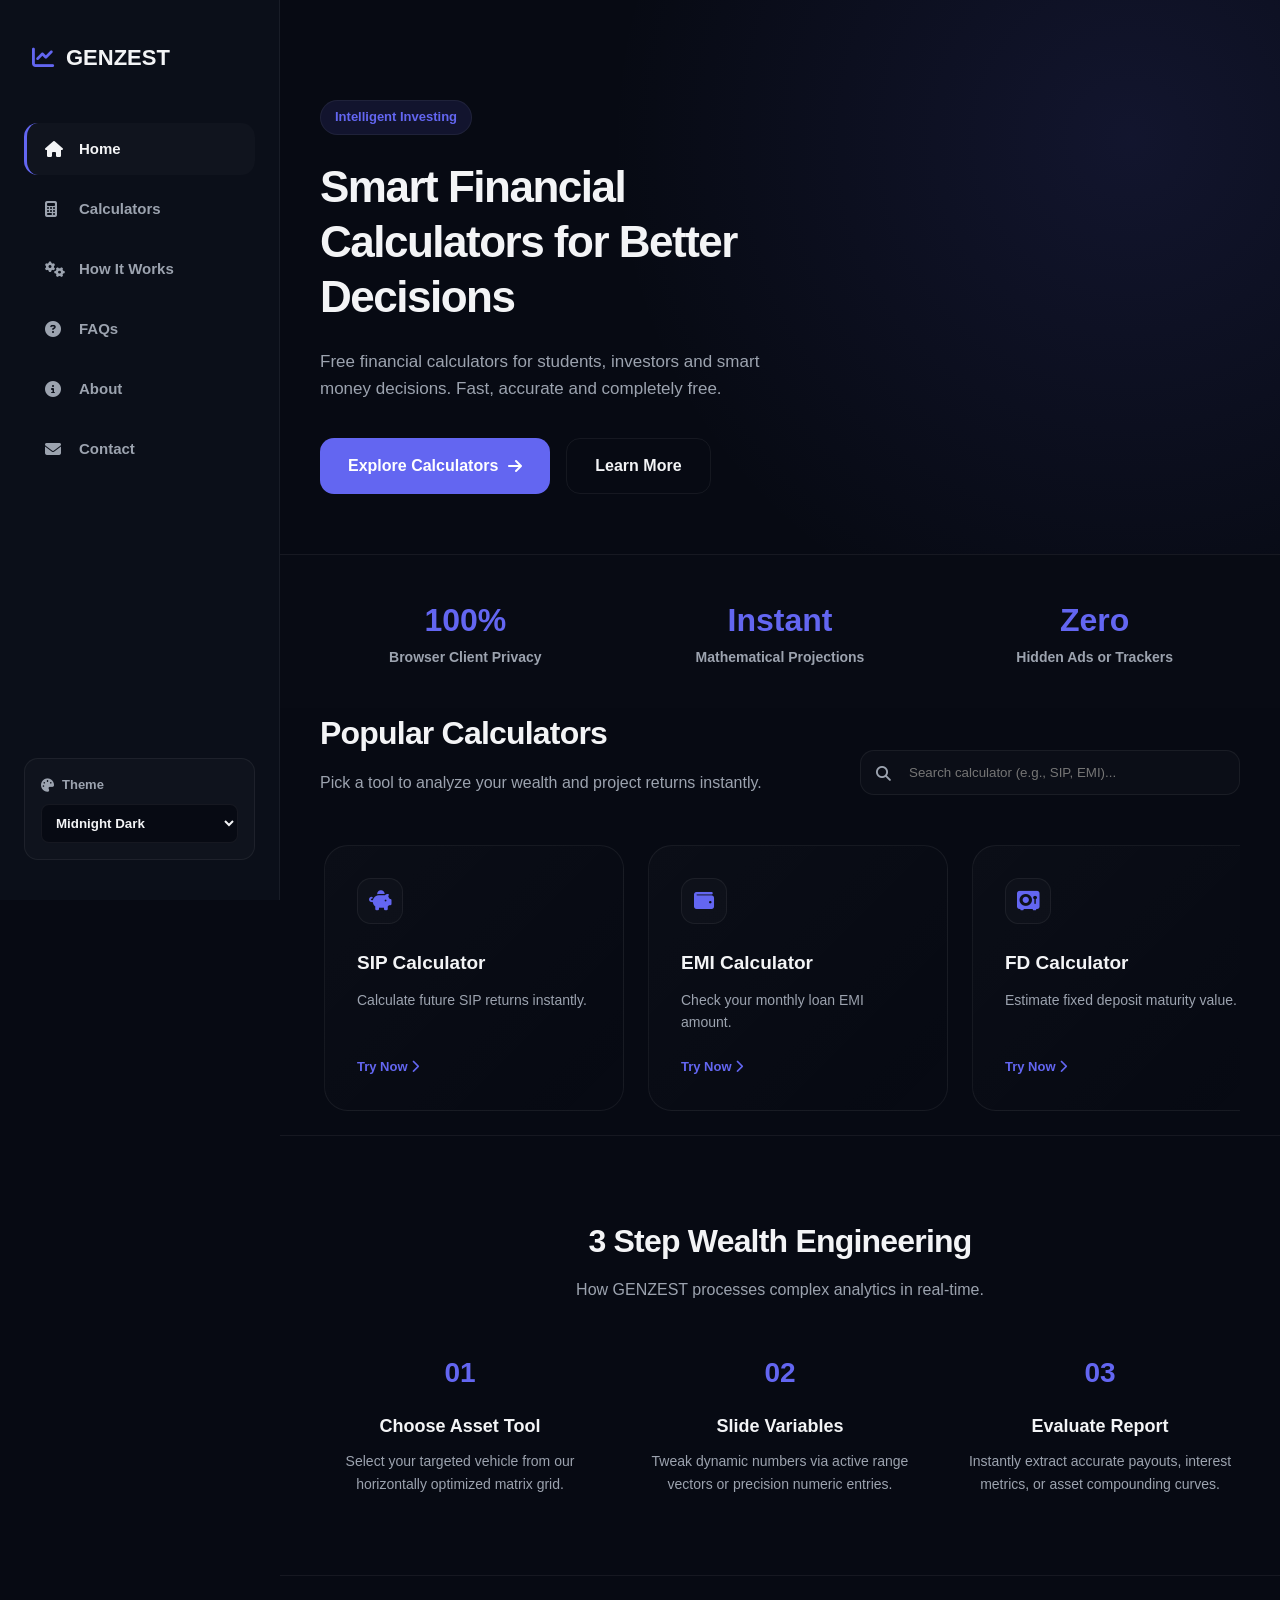
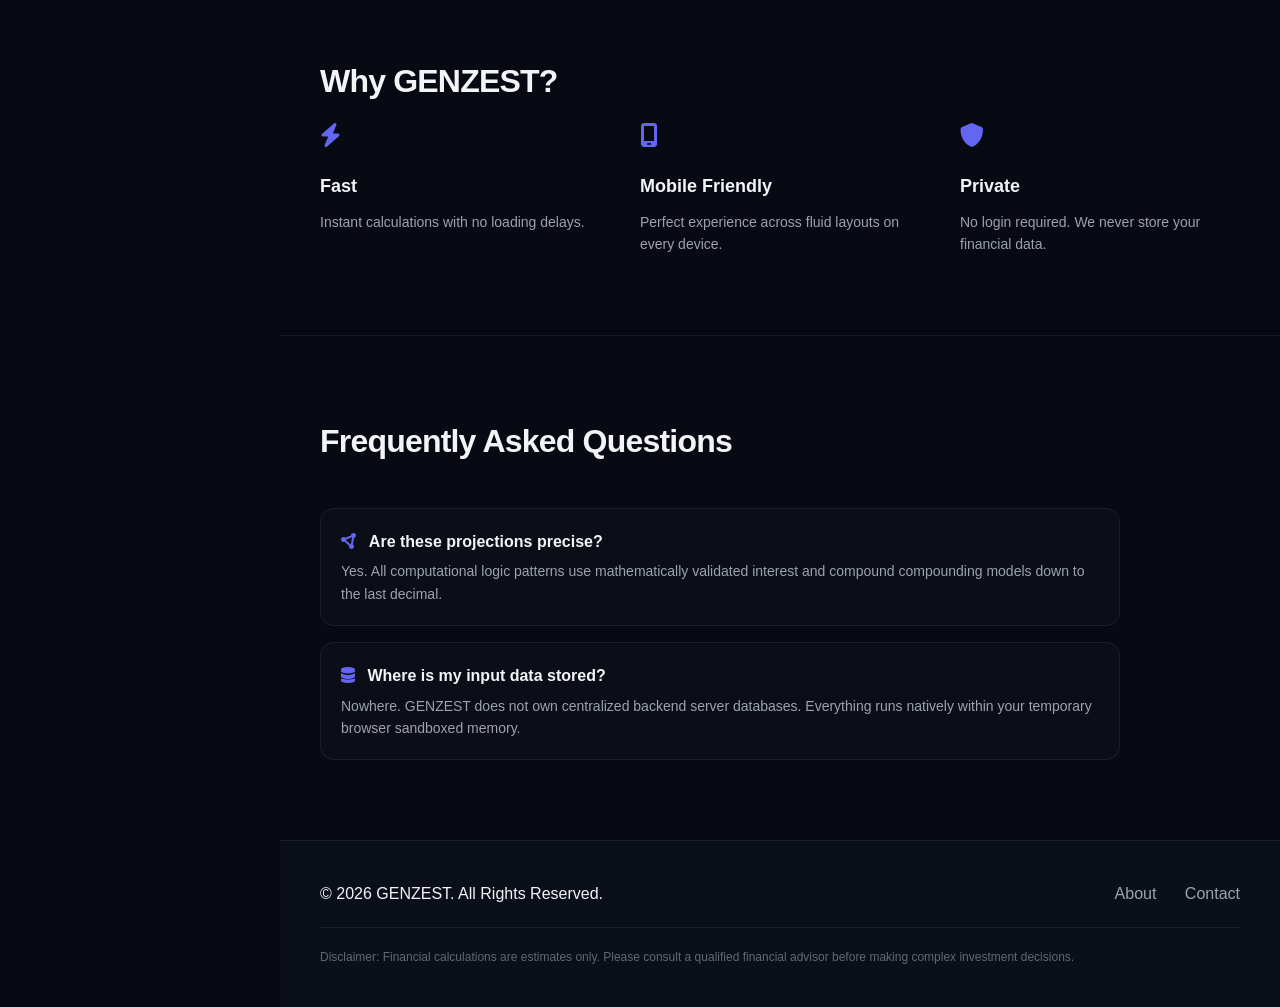
==== commit eba00a76: "Update index.html" ====
--- a/index.html
+++ b/index.html
@@ -17,7 +17,9 @@
     <link rel="icon" href="assets/favicon.ico">
     <link href="https://cdnjs.cloudflare.com/ajax/libs/font-awesome/6.5.1/css/all.min.css" rel="stylesheet">
 </head>
-<body class="dark-theme"> <header class="navbar">
+<body class="dark-theme">
+
+    <header class="navbar">
         <div class="container">
             <div class="logo">
                 <i class="fa-solid fa-chart-line"></i>
@@ -31,6 +33,8 @@
             <nav class="nav-menu" id="nav-menu">
                 <a href="/" class="active"><i class="fa-solid fa-house"></i> Home</a>
                 <a href="#calculators"><i class="fa-solid fa-calculator"></i> Calculators</a>
+                <a href="#how-it-works"><i class="fa-solid fa-gears"></i> How It Works</a>
+                <a href="#faqs"><i class="fa-solid fa-circle-question"></i> FAQs</a>
                 <a href="/about.html"><i class="fa-solid fa-circle-info"></i> About</a>
                 <a href="/contact.html"><i class="fa-solid fa-envelope"></i> Contact</a>
                 
@@ -69,6 +73,25 @@
             </div>
         </section>
 
+        <section class="stats-counter" style="padding: 40px 0; border-top: 1px solid var(--border-dark); background: rgba(255,255,255,0.002);">
+            <div class="container">
+                <div style="display: grid; grid-template-columns: repeat(auto-fit, minmax(200px, 1fr)); gap: 24px; text-align: center;">
+                    <div>
+                        <h2 style="font-size: 32px; font-weight: 800; color: var(--accent);">100%</h2>
+                        <p style="color: var(--text-secondary-dark); font-size: 14px; font-weight: 600;">Browser Client Privacy</p>
+                    </div>
+                    <div>
+                        <h2 style="font-size: 32px; font-weight: 800; color: var(--accent);">Instant</h2>
+                        <p style="color: var(--text-secondary-dark); font-size: 14px; font-weight: 600;">Mathematical Projections</p>
+                    </div>
+                    <div>
+                        <h2 style="font-size: 32px; font-weight: 800; color: var(--accent);">Zero</h2>
+                        <p style="color: var(--text-secondary-dark); font-size: 14px; font-weight: 600;">Hidden Ads or Trackers</p>
+                    </div>
+                </div>
+            </div>
+        </section>
+
         <section id="calculators" class="calculators">
             <div class="container">
                 <div class="section-header-flex">
@@ -124,6 +147,32 @@
             </div>
         </section>
 
+        <section id="how-it-works" class="features" style="background: transparent;">
+            <div class="container">
+                <div class="section-header" style="text-align: center; margin-bottom: 48px;">
+                    <h2>3 Step Wealth Engineering</h2>
+                    <p>How GENZEST processes complex analytics in real-time.</p>
+                </div>
+                <div class="feature-grid">
+                    <div class="feature" style="text-align: center;">
+                        <div class="feat-icon" style="font-size: 28px; font-weight: 800;">01</div>
+                        <h3>Choose Asset Tool</h3>
+                        <p>Select your targeted vehicle from our horizontally optimized matrix grid.</p>
+                    </div>
+                    <div class="feature" style="text-align: center;">
+                        <div class="feat-icon" style="font-size: 28px; font-weight: 800;">02</div>
+                        <h3>Slide Variables</h3>
+                        <p>Tweak dynamic numbers via active range vectors or precision numeric entries.</p>
+                    </div>
+                    <div class="feature" style="text-align: center;">
+                        <div class="feat-icon" style="font-size: 28px; font-weight: 800;">03</div>
+                        <h3>Evaluate Report</h3>
+                        <p>Instantly extract accurate payouts, interest metrics, or asset compounding curves.</p>
+                    </div>
+                </div>
+            </div>
+        </section>
+
         <section class="features">
             <div class="container">
                 <div class="section-header">
@@ -148,6 +197,24 @@
                 </div>
             </div>
         </section>
+
+        <section id="faqs" class="features" style="background: transparent; border-bottom: none;">
+            <div class="container">
+                <div class="section-header" style="margin-bottom: 40px;">
+                    <h2>Frequently Asked Questions</h2>
+                </div>
+                <div style="display: flex; flex-direction: column; gap: 16px; max-width: 800px;">
+                    <div style="padding: 20px; background: var(--bg-card-dark); border: 1px solid var(--border-dark); border-radius: var(--radius-md);">
+                        <h3 style="font-size: 16px; font-weight: 700; margin-bottom: 6px;"><i class="fa-solid fa-circle-nodes" style="color:var(--accent); margin-right:8px;"></i> Are these projections precise?</h3>
+                        <p style="color: var(--text-secondary-dark); font-size: 14px;">Yes. All computational logic patterns use mathematically validated interest and compound compounding models down to the last decimal.</p>
+                    </div>
+                    <div style="padding: 20px; background: var(--bg-card-dark); border: 1px solid var(--border-dark); border-radius: var(--radius-md);">
+                        <h3 style="font-size: 16px; font-weight: 700; margin-bottom: 6px;"><i class="fa-solid fa-database" style="color:var(--accent); margin-right:8px;"></i> Where is my input data stored?</h3>
+                        <p style="color: var(--text-secondary-dark); font-size: 14px;">Nowhere. GENZEST does not own centralized backend server databases. Everything runs natively within your temporary browser sandboxed memory.</p>
+                    </div>
+                </div>
+            </div>
+        </section>
      
         <footer>
             <div class="container">
--- a/css/style.css
+++ b/css/style.css
@@ -1,24 +1,46 @@
 /* ==========================================================================
-   1. CORE DESIGN VARIABLES & RESET
+   1. GLOBAL THEME DESIGN PALETTES & VARIABLES
    ========================================================================== */
 :root {
+    /* DEFAULT DETAILED MIDNIGHT DARK MODE */
     --bg-dark: #070a13;
-    --sidebar-width: 280px;
+    --sidebar-bg: #0b0f19;
     --bg-card-dark: rgba(255, 255, 255, 0.02);
     --border-dark: rgba(255, 255, 255, 0.06);
     --text-primary-dark: #f3f4f6;
     --text-secondary-dark: #9ca3af;
     
-    /* Premium Branding Colors */
     --accent: #6366f1; /* Royal Indigo */
     --accent-glow: rgba(99, 102, 241, 0.12);
     --accent-hover: #4f46e5;
     
-    /* Layout Constants */
-    --radius-sm: 8px;
     --radius-md: 14px;
     --radius-lg: 24px;
     --transition: all 0.25s cubic-bezier(0.4, 0, 0.2, 1);
+}
+
+/* PURE LIGHT THEME */
+body.light-theme {
+    --bg-dark: #f8fafc;
+    --sidebar-bg: #ffffff;
+    --bg-card-dark: rgba(0, 0, 0, 0.02);
+    --border-dark: rgba(0, 0, 0, 0.08);
+    --text-primary-dark: #0f172a;
+    --text-secondary-dark: #64748b;
+    --accent: #4f46e5;
+    --accent-glow: rgba(79, 70, 229, 0.08);
+}
+
+/* PREMIUM EYE-CARE/SEPIA THEME */
+body.eyecare-theme {
+    --bg-dark: #f4edd9;
+    --sidebar-bg: #ebdcb9;
+    --bg-card-dark: rgba(67, 50, 33, 0.04);
+    --border-dark: rgba(67, 50, 33, 0.12);
+    --text-primary-dark: #433221;
+    --text-secondary-dark: #7a624a;
+    --accent: #b45309;
+    --accent-glow: rgba(180, 83, 9, 0.08);
 }
 
 * {
@@ -37,10 +59,10 @@
     color: var(--text-primary-dark);
     line-height: 1.6;
     overflow-x: hidden;
-    display: flex; /* Sidebar and Main-Content alignment */
-}
-
-/* Base Container Settings */
+    display: flex; /* Sidebar alignment */
+    transition: background-color 0.3s ease, color 0.3s ease;
+}
+
 .container {
     width: 100%;
     max-width: 1100px;
@@ -49,15 +71,15 @@
 }
 
 /* ==========================================================================
-   2. PREMIUM SIDEBAR NAVIGATION (DESKTOP)
+   2. DESKTOP SIDEBAR FIXED PANEL
    ========================================================================== */
 header.navbar {
     position: fixed;
     top: 0;
     left: 0;
-    width: var(--sidebar-width);
+    width: 280px;
     height: 100vh;
-    background: #0b0f19;
+    background: var(--sidebar-bg);
     border-right: 1px solid var(--border-dark);
     padding: 40px 24px;
     z-index: 1000;
@@ -72,15 +94,13 @@
     padding: 0;
 }
 
-/* Logo Styling */
 .logo {
     display: flex;
     align-items: center;
     gap: 12px;
     font-size: 22px;
     font-weight: 800;
-    letter-spacing: -0.5px;
-    color: #fff;
+    color: var(--text-primary-dark);
     margin-bottom: 48px;
     padding-left: 8px;
 }
@@ -89,7 +109,6 @@
     color: var(--accent);
 }
 
-/* Vertical Menu Items */
 .nav-menu {
     display: flex;
     flex-direction: column;
@@ -116,36 +135,43 @@
     width: 20px;
 }
 
-/* Active & Hover States */
 .nav-menu a:hover, 
 .nav-menu a.active {
-    color: #fff;
+    color: var(--text-primary-dark);
     background: var(--bg-card-dark);
     border-left-color: var(--accent);
 }
 
-/* Sidebar Theme Toggle Button at Bottom */
-.theme-btn {
+/* Dropdown Theme Box at Sidebar Bottom */
+.theme-selector-container {
+    margin-top: auto;
+    padding: 16px;
     background: var(--bg-card-dark);
     border: 1px solid var(--border-dark);
+    border-radius: var(--radius-md);
+}
+
+.theme-selector-container label {
+    display: flex;
+    align-items: center;
+    gap: 8px;
+    font-size: 13px;
+    font-weight: 700;
+    margin-bottom: 8px;
+    color: var(--text-secondary-dark);
+}
+
+.theme-dropdown {
+    width: 100%;
+    padding: 10px;
+    background: var(--bg-dark);
     color: var(--text-primary-dark);
+    border: 1px solid var(--border-dark);
+    border-radius: 8px;
+    font-family: inherit;
+    font-weight: 600;
     cursor: pointer;
-    padding: 14px;
-    width: 100%;
-    border-radius: var(--radius-md);
-    display: flex;
-    align-items: center;
-    justify-content: center;
-    gap: 10px;
-    font-weight: 600;
-    font-size: 15px;
-    margin-top: auto; 
-    transition: var(--transition);
-}
-
-.theme-btn:hover {
-    background: rgba(255,255,255,0.05);
-    border-color: rgba(255,255,255,0.15);
+    outline: none;
 }
 
 #menu-toggle {
@@ -153,21 +179,21 @@
 }
 
 /* ==========================================================================
-   3. MAIN CONTENT CONTAINER WRAPPER
+   3. MAIN PANELS STRUCTURAL CONFIG
    ========================================================================== */
 .main-content {
-    margin-left: var(--sidebar-width);
-    width: calc(100% - var(--sidebar-width));
+    margin-left: 280px;
+    width: calc(100% - 280px);
     min-height: 100vh;
     display: flex;
     flex-direction: column;
 }
 
 /* ==========================================================================
-   4. HERO SECTION (FINTECH LANDING STYLE)
+   4. HERO SECTION UI Layout
    ========================================================================== */
 .hero {
-    padding: 120px 0 80px 0;
+    padding: 100px 0 60px 0;
     background: radial-gradient(circle at 85% 25%, var(--accent-glow) 0%, transparent 55%);
 }
 
@@ -181,24 +207,21 @@
 .badge {
     display: inline-block;
     background: var(--accent-glow);
-    color: #818cf8;
+    color: var(--accent);
     padding: 6px 14px;
     border-radius: 100px;
     font-size: 13px;
     font-weight: 600;
     margin-bottom: 24px;
-    border: 1px solid rgba(99, 102, 241, 0.15);
+    border: 1px solid var(--border-dark);
 }
 
 .hero-content h1 {
-    font-size: 46px;
+    font-size: 44px;
     font-weight: 800;
     line-height: 1.25;
     letter-spacing: -1.5px;
     margin-bottom: 24px;
-    background: linear-gradient(135deg, #fff 70%, var(--text-secondary-dark));
-    -webkit-background-clip: text;
-    -webkit-text-fill-color: transparent;
 }
 
 .hero-content p {
@@ -212,7 +235,6 @@
     gap: 16px;
 }
 
-/* Button UI Components */
 .btn-primary {
     background: var(--accent);
     color: #fff;
@@ -224,17 +246,15 @@
     display: inline-flex;
     align-items: center;
     gap: 10px;
-    box-shadow: 0 4px 24px rgba(99, 102, 241, 0.25);
 }
 
 .btn-primary:hover {
     background: var(--accent-hover);
-    transform: translateY(-2px);
 }
 
 .btn-secondary {
     background: transparent;
-    color: #fff;
+    color: var(--text-primary-dark);
     text-decoration: none;
     padding: 14px 28px;
     border-radius: var(--radius-md);
@@ -245,40 +265,30 @@
 
 .btn-secondary:hover {
     background: var(--bg-card-dark);
-    border-color: rgba(255, 255, 255, 0.15);
-}
-
-/* Glassmorphism Outer wrapper for Hero Image */
+}
+
 .image-wrapper {
     width: 100%;
-    aspect-ratio: 1.1;
-    background: linear-gradient(135deg, rgba(255,255,255,0.02), rgba(255,255,255,0.005));
-    border: 1px solid var(--border-dark);
-    border-radius: var(--radius-lg);
     display: flex;
     align-items: center;
     justify-content: center;
-    position: relative;
-    box-shadow: inset 0 0 30px rgba(255, 255, 255, 0.01);
 }
 
 .hero-image img {
-    width: 70%;
+    width: 80%;
     height: auto;
-    filter: drop-shadow(0 10px 30px rgba(0,0,0,0.5));
 }
 
 /* ==========================================================================
-   5. CALCULATORS GRID SECTION
+   5. SEARCH ENGINE HEADER BAR & HORIZONTAL SWIPER
    ========================================================================== */
-.calculators {
-    padding: 90px 0;
-    border-top: 1px solid var(--border-dark);
-}
-
-.section-header {
-    text-align: left;
-    margin-bottom: 54px;
+.section-header-flex {
+    display: flex;
+    justify-content: space-between;
+    align-items: flex-end;
+    gap: 24px;
+    margin-bottom: 40px;
+    flex-wrap: wrap;
 }
 
 .section-header h2 {
@@ -293,20 +303,71 @@
     font-size: 16px;
 }
 
-.card-grid {
-    display: grid;
-    grid-template-columns: repeat(auto-fill, minmax(280px, 1fr));
+.search-box {
+    position: relative;
+    width: 100%;
+    max-width: 380px;
+}
+
+.search-icon {
+    position: absolute;
+    left: 16px;
+    top: 50%;
+    transform: translateY(-50%);
+    color: var(--text-secondary-dark);
+    font-size: 15px;
+}
+
+#calc-search {
+    width: 100%;
+    padding: 14px 16px 14px 48px;
+    background: var(--bg-card-dark);
+    border: 1px solid var(--border-dark);
+    color: var(--text-primary-dark);
+    border-radius: var(--radius-md);
+    font-family: inherit;
+    font-weight: 500;
+    outline: none;
+    transition: var(--transition);
+}
+
+#calc-search:focus {
+    border-color: var(--accent);
+    background: var(--sidebar-bg);
+}
+
+/* LEFT-RIGHT MANUAL CARDS ROW SWIPER */
+.scroller-container {
+    width: 100%;
+    overflow-x: auto;
+    padding: 10px 4px 24px 4px;
+    scrollbar-width: thin;
+    scrollbar-color: var(--accent) transparent;
+}
+
+.scroller-container::-webkit-scrollbar {
+    height: 6px;
+}
+
+.scroller-container::-webkit-scrollbar-thumb {
+    background: var(--accent);
+    border-radius: 10px;
+}
+
+.card-grid-horizontal {
+    display: flex;
     gap: 24px;
-}
-
-/* Slick Dashboard Cards */
+    width: max-content;
+}
+
 .card {
-    background: linear-gradient(135deg, rgba(255,255,255,0.02) 0%, transparent 100%);
+    background: linear-gradient(135deg, var(--bg-card-dark) 0%, transparent 100%);
     border: 1px solid var(--border-dark);
     border-radius: var(--radius-lg);
     padding: 32px;
     text-decoration: none;
     color: inherit;
+    width: 300px;
     transition: var(--transition);
     display: flex;
     flex-direction: column;
@@ -315,7 +376,7 @@
 .card-icon {
     width: 46px;
     height: 46px;
-    background: rgba(255, 255, 255, 0.03);
+    background: var(--bg-card-dark);
     border: 1px solid var(--border-dark);
     border-radius: var(--radius-md);
     display: flex;
@@ -324,7 +385,6 @@
     font-size: 20px;
     color: var(--accent);
     margin-bottom: 24px;
-    transition: var(--transition);
 }
 
 .card h3 {
@@ -344,40 +404,19 @@
     font-size: 13px;
     font-weight: 600;
     color: var(--accent);
-    display: inline-flex;
-    align-items: center;
-    gap: 6px;
-    transition: var(--transition);
-}
-
-/* Card Hover Dynamics */
+}
+
 .card:hover {
-    transform: translateY(-4px);
-    border-color: rgba(99, 102, 241, 0.35);
-    background: linear-gradient(135deg, rgba(99, 102, 241, 0.04) 0%, transparent 100%);
-    box-shadow: 0 10px 30px rgba(0, 0, 0, 0.2);
-}
-
-.card:hover .card-icon {
-    background: var(--accent);
-    color: #fff;
-}
-
-.card:hover .card-link {
-    color: #fff;
-}
-
-.card:hover .card-link i {
-    transform: translateX(4px);
+    transform: translateY(-5px);
+    border-color: var(--accent);
 }
 
 /* ==========================================================================
-   6. FEATURES INFOGRAPHIC SECTION
+   6. FEATURES & FOOTER SEGMENTS
    ========================================================================== */
 .features {
-    padding: 90px 0;
+    padding: 80px 0;
     border-top: 1px solid var(--border-dark);
-    background: rgba(255,255,255,0.005);
 }
 
 .feature-grid {
@@ -386,8 +425,15 @@
     gap: 40px;
 }
 
-.feature {
-    text-align: left;
+.feature h3 {
+    font-size: 18px;
+    font-weight: 700;
+    margin-bottom: 10px;
+}
+
+.feature p {
+    color: var(--text-secondary-dark);
+    font-size: 14px;
 }
 
 .feat-icon {
@@ -396,26 +442,10 @@
     margin-bottom: 16px;
 }
 
-.feature h3 {
-    font-size: 18px;
-    font-weight: 700;
-    margin-bottom: 10px;
-}
-
-.feature p {
-    color: var(--text-secondary-dark);
-    font-size: 14px;
-    line-height: 1.5;
-}
-
-/* ==========================================================================
-   7. FOOTER SECTION
-   ========================================================================== */
 footer {
-    padding: 50px 0;
+    padding: 40px 0;
     border-top: 1px solid var(--border-dark);
-    background: #05070d;
-    margin-top: auto;
+    background: var(--sidebar-bg);
 }
 
 .footer-top {
@@ -426,38 +456,27 @@
     gap: 20px;
 }
 
-.copyright {
-    color: var(--text-secondary-dark);
-    font-size: 14px;
-}
-
 .footer-links a {
     color: var(--text-secondary-dark);
     text-decoration: none;
     margin-left: 24px;
-    font-size: 14px;
-    transition: var(--transition);
-}
-
-.footer-links a:hover {
-    color: #fff;
 }
 
 .footer-divider {
     border: 0;
     height: 1px;
     background: var(--border-dark);
-    margin: 24px 0;
+    margin: 20px 0;
 }
 
 .disclaimer {
     font-size: 12px;
-    color: #374151;
-    line-height: 1.6;
+    color: var(--text-secondary-dark);
+    opacity: 0.6;
 }
 
 /* ==========================================================================
-   8. RESPONSIVE MEDIA BREAKPOINTS (FIXED FOR MOBILE NAV TOGGLE)
+   7. RESPONSIVE BREAKPOINTS (FIXED MOBILE NAV BAR & RATIO CENTER ALIGN)
    ========================================================================== */
 @media (max-width: 1024px) {
     body {
@@ -473,9 +492,7 @@
         padding: 0 24px;
         border-right: none;
         border-bottom: 1px solid var(--border-dark);
-        background: rgba(11, 15, 25, 0.9);
-        backdrop-filter: blur(16px);
-        -webkit-backdrop-filter: blur(16px);
+        background: var(--sidebar-bg);
     }
 
     header.navbar .container {
@@ -484,84 +501,106 @@
         align-items: center;
     }
 
-    .logo {
-        margin-bottom: 0;
-        padding-left: 0;
-    }
-
-    /* Fixed ID Selector for Mobile Button Trigger */
+    .logo { margin-bottom: 0; padding-left: 0; }
+
     #menu-toggle {
         display: block;
         background: none;
         border: none;
-        color: #fff;
+        color: var(--text-primary-dark);
         font-size: 22px;
         cursor: pointer;
     }
 
-    /* Collapsible Navigation Dropdown Menu Container */
     .nav-menu {
         position: absolute;
         top: 68px;
         left: 0;
         width: 100%;
-        background: #0b0f19;
+        background: var(--sidebar-bg);
         border-bottom: 1px solid var(--border-dark);
         padding: 24px;
         gap: 14px;
-        display: none; /* Controlled via JS active toggle */
+        display: none;
         flex-direction: column;
     }
 
-    /* Target Class Added via JS Click Event */
     .nav-menu.active {
         display: flex !important;
     }
 
-    .nav-menu a {
-        border-left: none;
-        padding: 12px 16px;
-    }
-
-    .theme-btn {
-        width: auto;
-        margin-top: 14px;
-        padding: 12px 24px;
-        align-self: flex-start;
-    }
-
-    /* Shift back content layers to standard screen viewports */
+    .theme-selector-container {
+        margin-top: 10px;
+    }
+
     .main-content {
         margin-left: 0;
         width: 100%;
     }
     
     .hero {
-        padding-top: 130px;
-    }
-    
+        padding-top: 120px;
+    }
+
+    .section-header-flex {
+        flex-direction: column;
+        align-items: flex-start;
+    }
+
+    .search-box {
+        max-width: 100%;
+    }
+}
+
+/* DYNAMIC ACCELERATED CENTER SYMMETRY ENGINES (FIXES 84953.JPG) */
+@media (max-width: 768px) {
     .container {
         padding: 0 24px;
     }
-}
-
-@media (max-width: 768px) {
+
     .hero-grid {
         grid-template-columns: 1fr;
-        text-align: center;
-        gap: 48px;
-    }
+        text-align: center; /* Desktop left grid turns global center */
+        gap: 32px;
+    }
+    
+    .hero-content {
+        display: flex;
+        flex-direction: column;
+        align-items: center; /* Centers items inside flex container */
+        justify-content: center;
+        width: 100%;
+    }
+
+    .badge {
+        margin-left: auto;
+        margin-right: auto;
+        display: inline-block;
+    }
+
     .hero-content h1 {
         font-size: 34px;
-    }
+        text-align: center;
+        max-width: 100%;
+        margin-left: auto;
+        margin-right: auto;
+    }
+
     .hero-content p {
         max-width: 100%;
-    }
+        text-align: center;
+        margin-left: auto;
+        margin-right: auto;
+        padding: 0 4px;
+    }
+
     .hero-buttons {
-        justify-content: center;
-    }
-    .image-wrapper {
-        max-width: 360px;
-        margin: 0 auto;
-    }
-}
+        justify-content: center; /* Centers buttons block */
+        width: 100%;
+        flex-wrap: wrap;
+    }
+
+    .hero-image {
+        display: none; /* Auto-repair empty spacing from missing image asset */
+    }
+}
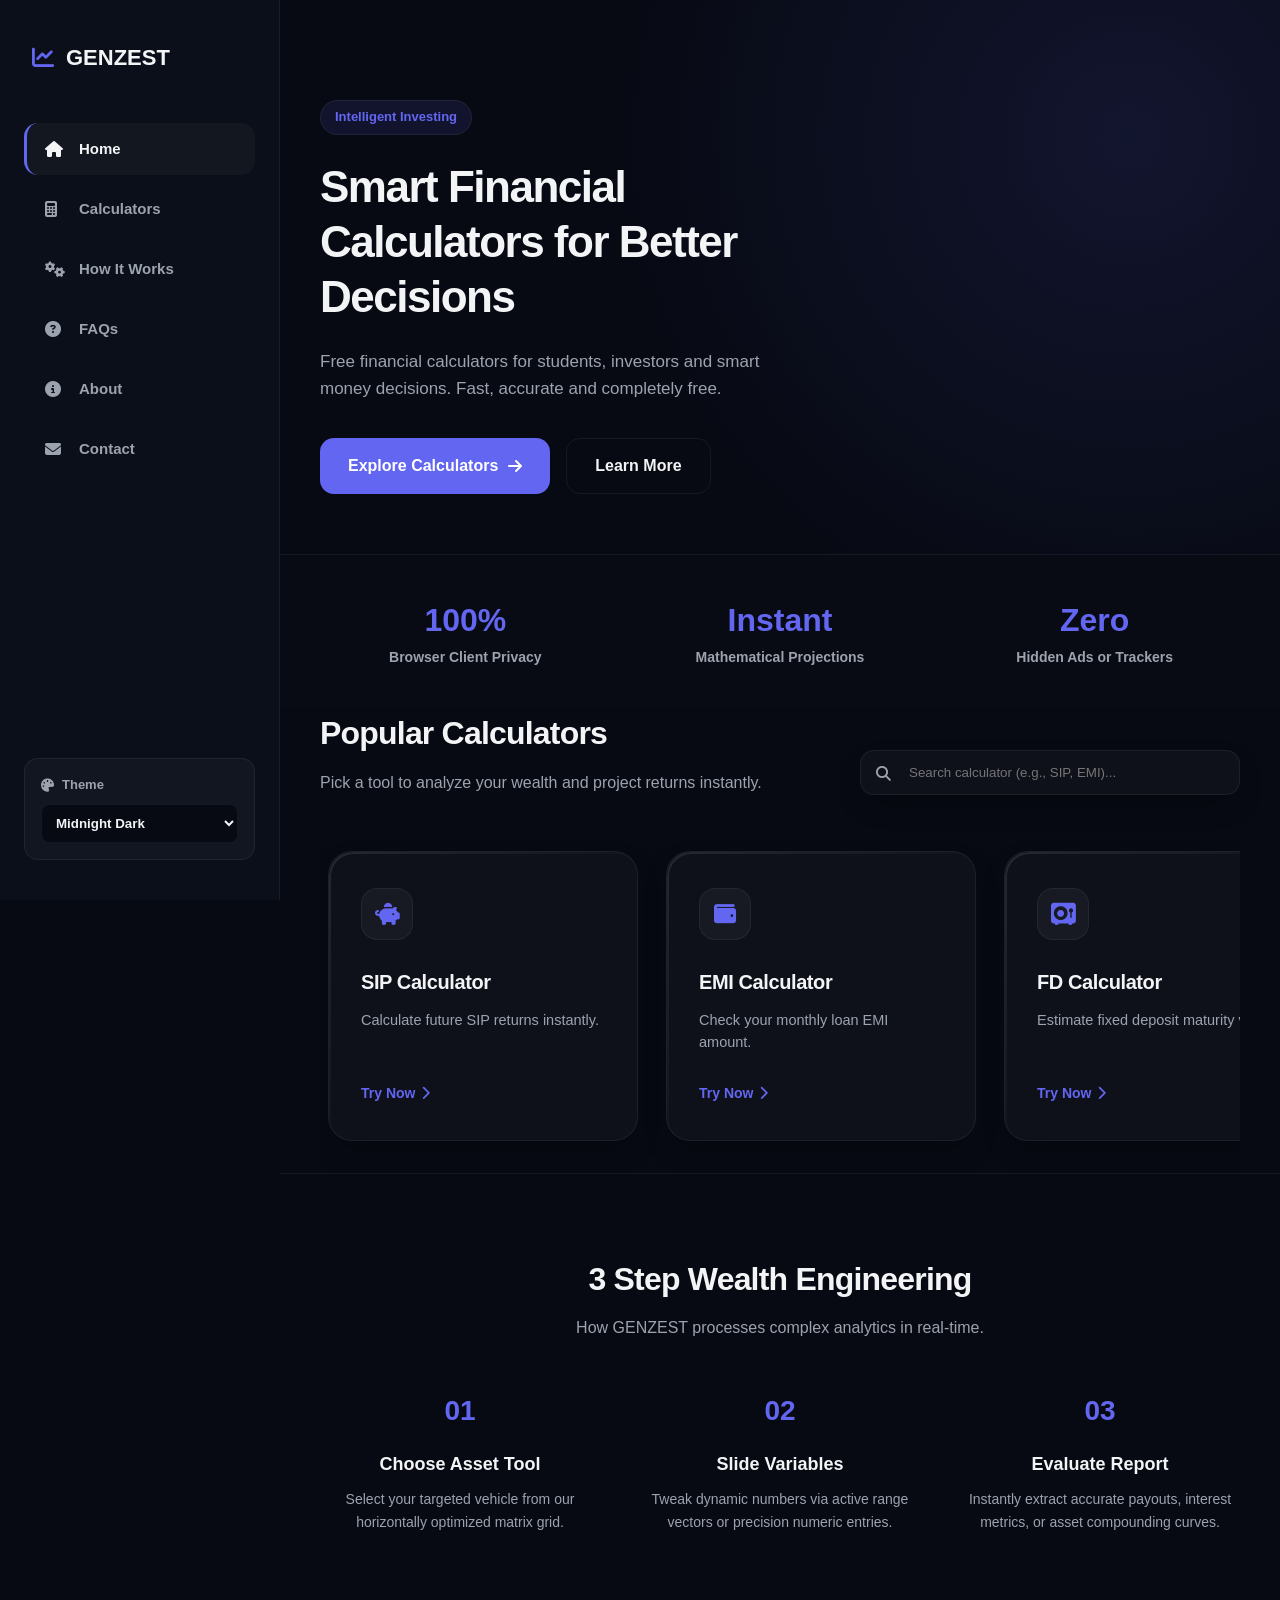
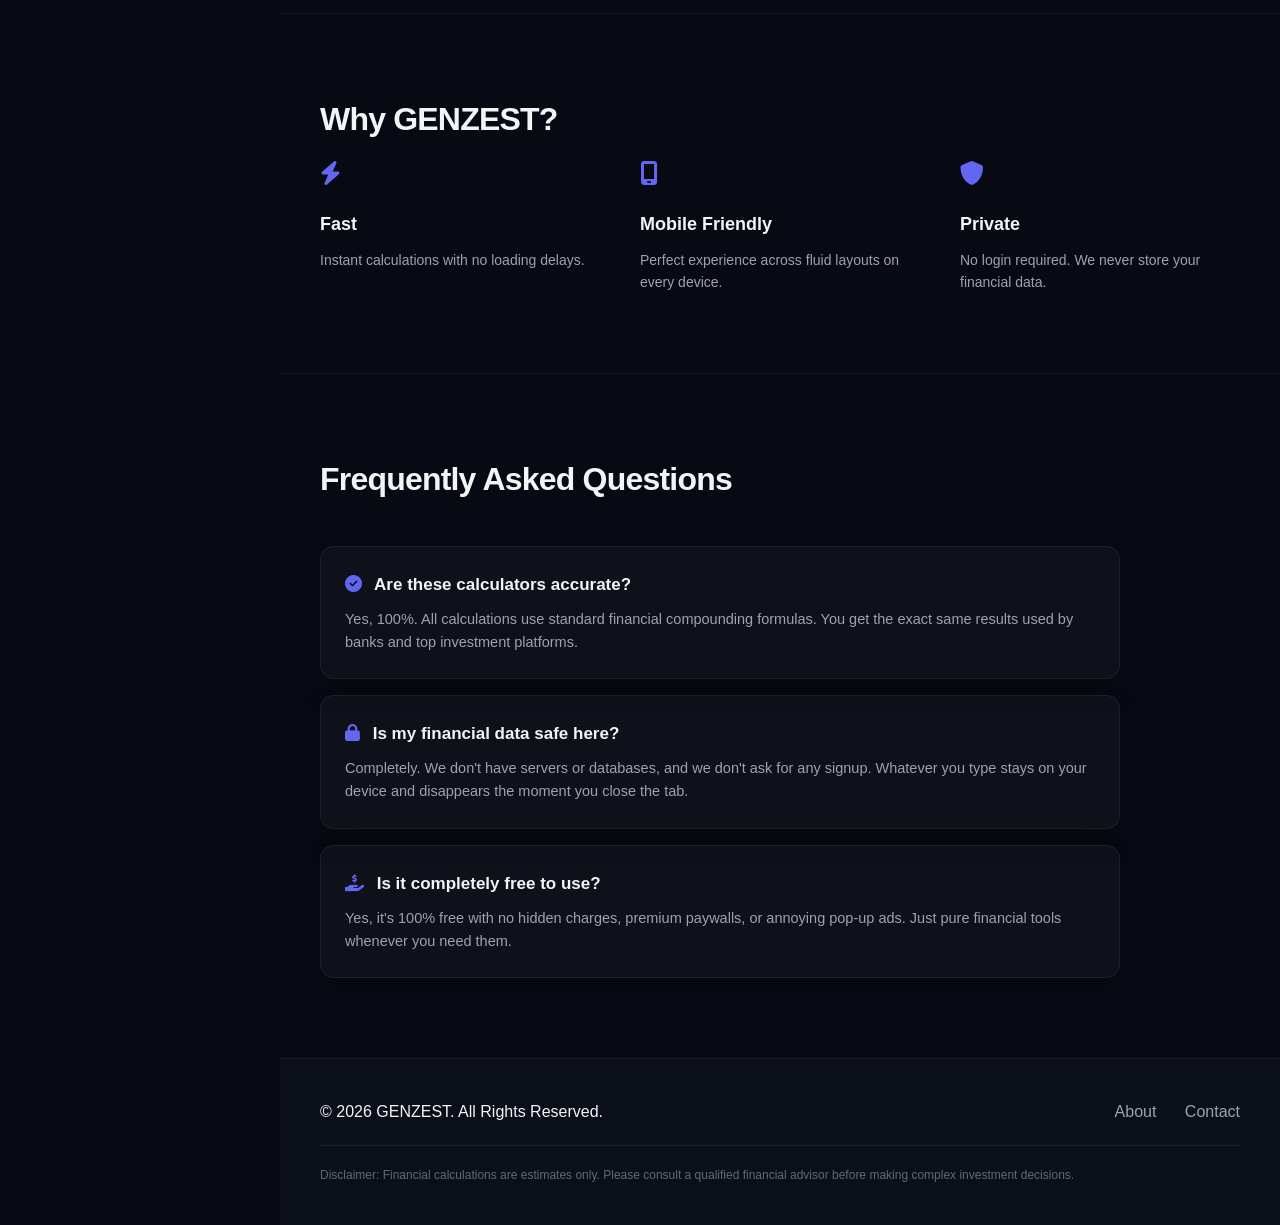
==== commit e9ec6f48: "Update index.html" ====
--- a/index.html
+++ b/index.html
@@ -9,16 +9,19 @@
     <meta name="keywords" content="SIP Calculator, EMI Calculator, FD Calculator, CAGR Calculator, Financial Tools, Investment Calculator">
     <meta name="robots" content="index, follow">
 
+    <!-- Google Fonts -->
     <link rel="preconnect" href="https://fonts.googleapis.com">
     <link rel="preconnect" href="https://fonts.gstatic.com" crossorigin>
     <link href="https://fonts.googleapis.com/css2?family=Plus+Jakarta+Sans:wght@400;500;600;700;800&display=swap" rel="stylesheet">
 
+    <!-- Stylesheets & Icons -->
     <link rel="stylesheet" href="css/style.css">
     <link rel="icon" href="assets/favicon.ico">
     <link href="https://cdnjs.cloudflare.com/ajax/libs/font-awesome/6.5.1/css/all.min.css" rel="stylesheet">
 </head>
 <body class="dark-theme">
 
+    <!-- LEFT SIDEBAR NAVBAR -->
     <header class="navbar">
         <div class="container">
             <div class="logo">
@@ -38,6 +41,7 @@
                 <a href="/about.html"><i class="fa-solid fa-circle-info"></i> About</a>
                 <a href="/contact.html"><i class="fa-solid fa-envelope"></i> Contact</a>
                 
+                <!-- Premium Multi-Theme Dropdown Selector -->
                 <div class="theme-selector-container">
                     <label for="theme-select"><i class="fa-solid fa-palette"></i> Theme</label>
                     <select id="theme-select" class="theme-dropdown">
@@ -50,8 +54,10 @@
         </div>
     </header>
 
+    <!-- MAIN CONTENT WRAPPER -->
     <main class="main-content">
 
+        <!-- HERO SECTION -->
         <section class="hero">
             <div class="container hero-grid">
                 <div class="hero-content">
@@ -73,6 +79,7 @@
             </div>
         </section>
 
+        <!-- LIVE DATA STATS ROW -->
         <section class="stats-counter" style="padding: 40px 0; border-top: 1px solid var(--border-dark); background: rgba(255,255,255,0.002);">
             <div class="container">
                 <div style="display: grid; grid-template-columns: repeat(auto-fit, minmax(200px, 1fr)); gap: 24px; text-align: center;">
@@ -92,6 +99,7 @@
             </div>
         </section>
 
+        <!-- CALCULATORS SECTION WITH REAL-TIME SEARCH & HORIZONTAL SCROLLER -->
         <section id="calculators" class="calculators">
             <div class="container">
                 <div class="section-header-flex">
@@ -106,6 +114,7 @@
                     </div>
                 </div>
                 
+                <!-- Horizontal Touch/Swipe Scroller Wrapper -->
                 <div class="scroller-container">
                     <div class="card-grid-horizontal" id="calc-grid">
                         <a href="calculators/sip-calculator.html" class="card" data-title="sip calculator investment returns">
@@ -147,6 +156,7 @@
             </div>
         </section>
 
+        <!-- PROCESS SECTION: HOW IT WORKS -->
         <section id="how-it-works" class="features" style="background: transparent;">
             <div class="container">
                 <div class="section-header" style="text-align: center; margin-bottom: 48px;">
@@ -173,6 +183,7 @@
             </div>
         </section>
 
+        <!-- WHY GENZEST SECTION -->
         <section class="features">
             <div class="container">
                 <div class="section-header">
@@ -198,24 +209,52 @@
             </div>
         </section>
 
+        <!-- FAQ SECTION: CRISP & DANG KE BULLET POINTS -->
         <section id="faqs" class="features" style="background: transparent; border-bottom: none;">
             <div class="container">
                 <div class="section-header" style="margin-bottom: 40px;">
                     <h2>Frequently Asked Questions</h2>
                 </div>
                 <div style="display: flex; flex-direction: column; gap: 16px; max-width: 800px;">
-                    <div style="padding: 20px; background: var(--bg-card-dark); border: 1px solid var(--border-dark); border-radius: var(--radius-md);">
-                        <h3 style="font-size: 16px; font-weight: 700; margin-bottom: 6px;"><i class="fa-solid fa-circle-nodes" style="color:var(--accent); margin-right:8px;"></i> Are these projections precise?</h3>
-                        <p style="color: var(--text-secondary-dark); font-size: 14px;">Yes. All computational logic patterns use mathematically validated interest and compound compounding models down to the last decimal.</p>
-                    </div>
-                    <div style="padding: 20px; background: var(--bg-card-dark); border: 1px solid var(--border-dark); border-radius: var(--radius-md);">
-                        <h3 style="font-size: 16px; font-weight: 700; margin-bottom: 6px;"><i class="fa-solid fa-database" style="color:var(--accent); margin-right:8px;"></i> Where is my input data stored?</h3>
-                        <p style="color: var(--text-secondary-dark); font-size: 14px;">Nowhere. GENZEST does not own centralized backend server databases. Everything runs natively within your temporary browser sandboxed memory.</p>
-                    </div>
+                    
+                    <!-- FAQ 1 -->
+                    <div style="padding: 24px; background: var(--bg-card); border: 1px solid var(--border-dark); border-radius: var(--radius-md); box-shadow: var(--card-shadow);">
+                        <h3 style="font-size: 17px; font-weight: 700; margin-bottom: 10px;">
+                            <i class="fa-solid fa-circle-check" style="color:var(--accent); margin-right:8px;"></i> 
+                            Are these calculators accurate?
+                        </h3>
+                        <p style="color: var(--text-secondary-dark); font-size: 14.5px; line-height: 1.6;">
+                            Yes, 100%. All calculations use standard financial compounding formulas. You get the exact same results used by banks and top investment platforms.
+                        </p>
+                    </div>
+                    
+                    <!-- FAQ 2 -->
+                    <div style="padding: 24px; background: var(--bg-card); border: 1px solid var(--border-dark); border-radius: var(--radius-md); box-shadow: var(--card-shadow);">
+                        <h3 style="font-size: 17px; font-weight: 700; margin-bottom: 10px;">
+                            <i class="fa-solid fa-lock" style="color:var(--accent); margin-right:8px;"></i> 
+                            Is my financial data safe here?
+                        </h3>
+                        <p style="color: var(--text-secondary-dark); font-size: 14.5px; line-height: 1.6;">
+                            Completely. We don't have servers or databases, and we don't ask for any signup. Whatever you type stays on your device and disappears the moment you close the tab.
+                        </p>
+                    </div>
+
+                    <!-- FAQ 3 -->
+                    <div style="padding: 24px; background: var(--bg-card); border: 1px solid var(--border-dark); border-radius: var(--radius-md); box-shadow: var(--card-shadow);">
+                        <h3 style="font-size: 17px; font-weight: 700; margin-bottom: 10px;">
+                            <i class="fa-solid fa-hand-holding-dollar" style="color:var(--accent); margin-right:8px;"></i> 
+                            Is it completely free to use?
+                        </h3>
+                        <p style="color: var(--text-secondary-dark); font-size: 14.5px; line-height: 1.6;">
+                            Yes, it's 100% free with no hidden charges, premium paywalls, or annoying pop-up ads. Just pure financial tools whenever you need them.
+                        </p>
+                    </div>
+
                 </div>
             </div>
         </section>
      
+        <!-- FOOTER SECTION -->
         <footer>
             <div class="container">
                 <div class="footer-top">
--- a/css/style.css
+++ b/css/style.css
@@ -5,15 +5,15 @@
     /* DEFAULT DETAILED MIDNIGHT DARK MODE */
     --bg-dark: #070a13;
     --sidebar-bg: #0b0f19;
-    --bg-card-dark: rgba(255, 255, 255, 0.02);
+    --bg-card: rgba(255, 255, 255, 0.03);
+    --bg-icon: rgba(255, 255, 255, 0.04);
     --border-dark: rgba(255, 255, 255, 0.06);
     --text-primary-dark: #f3f4f6;
     --text-secondary-dark: #9ca3af;
+    --card-shadow:0 12px 30px -10px rgba(0, 0, 0, 0.4);
     
     --accent: #6366f1; /* Royal Indigo */
     --accent-glow: rgba(99, 102, 241, 0.12);
-    --accent-hover: #4f46e5;
-    
     --radius-md: 14px;
     --radius-lg: 24px;
     --transition: all 0.25s cubic-bezier(0.4, 0, 0.2, 1);
@@ -23,24 +23,28 @@
 body.light-theme {
     --bg-dark: #f8fafc;
     --sidebar-bg: #ffffff;
-    --bg-card-dark: rgba(0, 0, 0, 0.02);
-    --border-dark: rgba(0, 0, 0, 0.08);
+    --bg-card: #ffffff;
+    --bg-icon: rgba(79, 70, 229, 0.06);
+    --border-dark: rgba(0, 0, 0, 0.05);
     --text-primary-dark: #0f172a;
     --text-secondary-dark: #64748b;
     --accent: #4f46e5;
     --accent-glow: rgba(79, 70, 229, 0.08);
-}
-
-/* PREMIUM EYE-CARE/SEPIA THEME */
+    --card-shadow: 0 16px 32px -12px rgba(15, 23, 42, 0.06);
+}
+
+/* PREMIUM EYE-CARE/SEPIA THEME (FIXED FOR 84955_2.JPG) */
 body.eyecare-theme {
     --bg-dark: #f4edd9;
     --sidebar-bg: #ebdcb9;
-    --bg-card-dark: rgba(67, 50, 33, 0.04);
-    --border-dark: rgba(67, 50, 33, 0.12);
+    --bg-card: #fdfbf7; /* Off-white glass panel to break background merge */
+    --bg-icon: rgba(180, 83, 9, 0.06);
+    --border-dark: rgba(67, 50, 33, 0.08);
     --text-primary-dark: #433221;
     --text-secondary-dark: #7a624a;
     --accent: #b45309;
     --accent-glow: rgba(180, 83, 9, 0.08);
+    --card-shadow: 0 16px 36px -12px rgba(67, 50, 33, 0.12); /* Warm shadow structure */
 }
 
 * {
@@ -59,7 +63,7 @@
     color: var(--text-primary-dark);
     line-height: 1.6;
     overflow-x: hidden;
-    display: flex; /* Sidebar alignment */
+    display: flex;
     transition: background-color 0.3s ease, color 0.3s ease;
 }
 
@@ -71,7 +75,7 @@
 }
 
 /* ==========================================================================
-   2. DESKTOP SIDEBAR FIXED PANEL
+   2. SIDEBAR PANEL
    ========================================================================== */
 header.navbar {
     position: fixed;
@@ -105,16 +109,9 @@
     padding-left: 8px;
 }
 
-.logo i {
-    color: var(--accent);
-}
-
-.nav-menu {
-    display: flex;
-    flex-direction: column;
-    gap: 8px;
-    flex-grow: 1;
-}
+.logo i { color: var(--accent); }
+
+.nav-menu { display: flex; flex-direction: column; gap: 8px; flex-grow: 1; }
 
 .nav-menu a {
     display: flex;
@@ -130,23 +127,19 @@
     border-left: 3px solid transparent;
 }
 
-.nav-menu a i {
-    font-size: 16px;
-    width: 20px;
-}
+.nav-menu a i { font-size: 16px; width: 20px; }
 
 .nav-menu a:hover, 
 .nav-menu a.active {
     color: var(--text-primary-dark);
-    background: var(--bg-card-dark);
+    background: var(--bg-card);
     border-left-color: var(--accent);
 }
 
-/* Dropdown Theme Box at Sidebar Bottom */
 .theme-selector-container {
     margin-top: auto;
     padding: 16px;
-    background: var(--bg-card-dark);
+    background: var(--bg-card);
     border: 1px solid var(--border-dark);
     border-radius: var(--radius-md);
 }
@@ -174,13 +167,8 @@
     outline: none;
 }
 
-#menu-toggle {
-    display: none; /* Hidden on Desktop */
-}
-
-/* ==========================================================================
-   3. MAIN PANELS STRUCTURAL CONFIG
-   ========================================================================== */
+#menu-toggle { display: none; }
+
 .main-content {
     margin-left: 280px;
     width: calc(100% - 280px);
@@ -190,7 +178,7 @@
 }
 
 /* ==========================================================================
-   4. HERO SECTION UI Layout
+   3. HERO PANEL
    ========================================================================== */
 .hero {
     padding: 100px 0 60px 0;
@@ -230,10 +218,7 @@
     margin-bottom: 36px;
 }
 
-.hero-buttons {
-    display: flex;
-    gap: 16px;
-}
+.hero-buttons { display: flex; gap: 16px; }
 
 .btn-primary {
     background: var(--accent);
@@ -248,10 +233,6 @@
     gap: 10px;
 }
 
-.btn-primary:hover {
-    background: var(--accent-hover);
-}
-
 .btn-secondary {
     background: transparent;
     color: var(--text-primary-dark);
@@ -263,24 +244,13 @@
     transition: var(--transition);
 }
 
-.btn-secondary:hover {
-    background: var(--bg-card-dark);
-}
-
-.image-wrapper {
-    width: 100%;
-    display: flex;
-    align-items: center;
-    justify-content: center;
-}
-
-.hero-image img {
-    width: 80%;
-    height: auto;
-}
+.btn-secondary:hover { background: var(--bg-card); }
+
+.image-wrapper { width: 100%; display: flex; align-items: center; justify-content: center; }
+.hero-image img { width: 80%; height: auto; }
 
 /* ==========================================================================
-   5. SEARCH ENGINE HEADER BAR & HORIZONTAL SWIPER
+   4. SEARCH ENGINE & ULTRA-PREMIUM CARDS ENGINE (FIXED)
    ========================================================================== */
 .section-header-flex {
     display: flex;
@@ -298,309 +268,178 @@
     margin-bottom: 10px;
 }
 
-.section-header p {
-    color: var(--text-secondary-dark);
-    font-size: 16px;
-}
-
-.search-box {
-    position: relative;
-    width: 100%;
-    max-width: 380px;
-}
-
-.search-icon {
-    position: absolute;
-    left: 16px;
-    top: 50%;
-    transform: translateY(-50%);
-    color: var(--text-secondary-dark);
-    font-size: 15px;
-}
+.section-header p { color: var(--text-secondary-dark); font-size: 16px; }
+
+.search-box { position: relative; width: 100%; max-width: 380px; }
+.search-icon { position: absolute; left: 16px; top: 50%; transform: translateY(-50%); color: var(--text-secondary-dark); font-size: 15px; }
 
 #calc-search {
     width: 100%;
     padding: 14px 16px 14px 48px;
-    background: var(--bg-card-dark);
+    background: var(--bg-card);
     border: 1px solid var(--border-dark);
     color: var(--text-primary-dark);
     border-radius: var(--radius-md);
     font-family: inherit;
     font-weight: 500;
     outline: none;
-    transition: var(--transition);
-}
-
-#calc-search:focus {
-    border-color: var(--accent);
-    background: var(--sidebar-bg);
-}
-
-/* LEFT-RIGHT MANUAL CARDS ROW SWIPER */
+    box-shadow: var(--card-shadow);
+    transition: var(--transition);
+}
+
+#calc-search:focus { border-color: var(--accent); }
+
 .scroller-container {
     width: 100%;
     overflow-x: auto;
-    padding: 10px 4px 24px 4px;
+    padding: 16px 8px 32px 8px; /* Extra breathing space for shadows */
     scrollbar-width: thin;
     scrollbar-color: var(--accent) transparent;
 }
 
-.scroller-container::-webkit-scrollbar {
-    height: 6px;
-}
-
-.scroller-container::-webkit-scrollbar-thumb {
-    background: var(--accent);
-    border-radius: 10px;
-}
-
-.card-grid-horizontal {
-    display: flex;
-    gap: 24px;
-    width: max-content;
-}
-
+.scroller-container::-webkit-scrollbar { height: 6px; }
+.scroller-container::-webkit-scrollbar-thumb { background: var(--accent); border-radius: 10px; }
+
+.card-grid-horizontal { display: flex; gap: 28px; width: max-content; }
+
+/* HIGH-END CARD CONFIGURATION ARCHITECTURE */
 .card {
-    background: linear-gradient(135deg, var(--bg-card-dark) 0%, transparent 100%);
+    background: var(--bg-card);
     border: 1px solid var(--border-dark);
     border-radius: var(--radius-lg);
-    padding: 32px;
+    padding: 36px 32px;
     text-decoration: none;
     color: inherit;
-    width: 300px;
-    transition: var(--transition);
+    width: 310px;
+    box-shadow: var(--card-shadow); /* Soft layered shadow depth */
+    position: relative;
+    overflow: hidden;
     display: flex;
     flex-direction: column;
+    transition: var(--transition);
+}
+
+/* Premium Glow Overlay Border */
+.card::before {
+    content: '';
+    position: absolute;
+    top: 0;
+    left: 0;
+    width: 100%;
+    height: 100%;
+    border-radius: inherit;
+    padding: 1.5px; /* Border weight */
+    background: linear-gradient(135deg, rgba(255,255,255,0.1), transparent 60%);
+    -webkit-mask: linear-gradient(#fff 0 0) content-box, linear-gradient(#fff 0 0);
+    -webkit-mask-composite: xor;
+    mask-composite: exclude;
+    pointer-events: none;
+}
+
+body.light-theme .card::before,
+body.eyecare-theme .card::before {
+    background: linear-gradient(135deg, rgba(0,0,0,0.04), transparent 60%);
 }
 
 .card-icon {
-    width: 46px;
-    height: 46px;
-    background: var(--bg-card-dark);
-    border: 1px solid var(--border-dark);
-    border-radius: var(--radius-md);
+    width: 52px;
+    height: 52px;
+    background: var(--bg-icon);
+    border: 1px solid var(--border-dark);
+    border-radius: 16px;
     display: flex;
     align-items: center;
     justify-content: center;
+    font-size: 22px;
+    color: var(--accent);
+    margin-bottom: 26px;
+    transition: var(--transition);
+}
+
+.card h3 {
     font-size: 20px;
-    color: var(--accent);
-    margin-bottom: 24px;
-}
-
-.card h3 {
-    font-size: 19px;
     font-weight: 700;
-    margin-bottom: 10px;
+    letter-spacing: -0.4px;
+    margin-bottom: 12px;
 }
 
 .card p {
     color: var(--text-secondary-dark);
+    font-size: 14.5px;
+    line-height: 1.5;
+    margin-bottom: 28px;
+    flex-grow: 1;
+}
+
+.card-link {
     font-size: 14px;
-    margin-bottom: 24px;
-    flex-grow: 1;
-}
-
-.card-link {
-    font-size: 13px;
-    font-weight: 600;
+    font-weight: 700;
     color: var(--accent);
-}
-
+    display: inline-flex;
+    align-items: center;
+    gap: 6px;
+    transition: var(--transition);
+}
+
+/* Card Hover Evolution states */
 .card:hover {
-    transform: translateY(-5px);
+    transform: translateY(-6px);
     border-color: var(--accent);
+    box-shadow: 0 20px 40px -12px rgba(99, 102, 241, 0.15);
+}
+
+body.eyecare-theme .card:hover {
+    box-shadow: 0 20px 40px -12px rgba(180, 83, 9, 0.18);
+}
+
+.card:hover .card-icon {
+    background: var(--accent);
+    color: #fff;
+    border-color: var(--accent);
+    box-shadow: 0 8px 20px -6px var(--accent);
+}
+
+.card:hover .card-link {
+    gap: 10px;
 }
 
 /* ==========================================================================
-   6. FEATURES & FOOTER SEGMENTS
+   5. UTILITIES & RESPONSIVE BREAKPOINTS
    ========================================================================== */
-.features {
-    padding: 80px 0;
-    border-top: 1px solid var(--border-dark);
-}
-
-.feature-grid {
-    display: grid;
-    grid-template-columns: repeat(auto-fit, minmax(220px, 1fr));
-    gap: 40px;
-}
-
-.feature h3 {
-    font-size: 18px;
-    font-weight: 700;
-    margin-bottom: 10px;
-}
-
-.feature p {
-    color: var(--text-secondary-dark);
-    font-size: 14px;
-}
-
-.feat-icon {
-    font-size: 24px;
-    color: var(--accent);
-    margin-bottom: 16px;
-}
-
-footer {
-    padding: 40px 0;
-    border-top: 1px solid var(--border-dark);
-    background: var(--sidebar-bg);
-}
-
-.footer-top {
-    display: flex;
-    justify-content: space-between;
-    align-items: center;
-    flex-wrap: wrap;
-    gap: 20px;
-}
-
-.footer-links a {
-    color: var(--text-secondary-dark);
-    text-decoration: none;
-    margin-left: 24px;
-}
-
-.footer-divider {
-    border: 0;
-    height: 1px;
-    background: var(--border-dark);
-    margin: 20px 0;
-}
-
-.disclaimer {
-    font-size: 12px;
-    color: var(--text-secondary-dark);
-    opacity: 0.6;
-}
-
-/* ==========================================================================
-   7. RESPONSIVE BREAKPOINTS (FIXED MOBILE NAV BAR & RATIO CENTER ALIGN)
-   ========================================================================== */
+.features { padding: 80px 0; border-top: 1px solid var(--border-dark); }
+.feature-grid { display: grid; grid-template-columns: repeat(auto-fit, minmax(220px, 1fr)); gap: 40px; }
+.feature h3 { font-size: 18px; font-weight: 700; margin-bottom: 10px; }
+.feature p { color: var(--text-secondary-dark); font-size: 14px; }
+.feat-icon { font-size: 24px; color: var(--accent); margin-bottom: 16px; }
+
+footer { padding: 40px 0; border-top: 1px solid var(--border-dark); background: var(--sidebar-bg); }
+.footer-top { display: flex; justify-content: space-between; align-items: center; flex-wrap: wrap; gap: 20px; }
+.footer-links a { color: var(--text-secondary-dark); text-decoration: none; margin-left: 24px; }
+.footer-divider { border: 0; height: 1px; background: var(--border-dark); margin: 20px 0; }
+.disclaimer { font-size: 12px; color: var(--text-secondary-dark); opacity: 0.6; }
+
 @media (max-width: 1024px) {
-    body {
-        flex-direction: column;
-    }
-    
-    header.navbar {
-        position: fixed;
-        top: 0;
-        left: 0;
-        width: 100%;
-        height: 68px;
-        padding: 0 24px;
-        border-right: none;
-        border-bottom: 1px solid var(--border-dark);
-        background: var(--sidebar-bg);
-    }
-
-    header.navbar .container {
-        flex-direction: row;
-        justify-content: space-between;
-        align-items: center;
-    }
-
+    body { flex-direction: column; }
+    header.navbar { position: fixed; top: 0; left: 0; width: 100%; height: 68px; padding: 0 24px; border-right: none; border-bottom: 1px solid var(--border-dark); background: var(--sidebar-bg); }
+    header.navbar .container { flex-direction: row; justify-content: space-between; align-items: center; }
     .logo { margin-bottom: 0; padding-left: 0; }
-
-    #menu-toggle {
-        display: block;
-        background: none;
-        border: none;
-        color: var(--text-primary-dark);
-        font-size: 22px;
-        cursor: pointer;
-    }
-
-    .nav-menu {
-        position: absolute;
-        top: 68px;
-        left: 0;
-        width: 100%;
-        background: var(--sidebar-bg);
-        border-bottom: 1px solid var(--border-dark);
-        padding: 24px;
-        gap: 14px;
-        display: none;
-        flex-direction: column;
-    }
-
-    .nav-menu.active {
-        display: flex !important;
-    }
-
-    .theme-selector-container {
-        margin-top: 10px;
-    }
-
-    .main-content {
-        margin-left: 0;
-        width: 100%;
-    }
-    
-    .hero {
-        padding-top: 120px;
-    }
-
-    .section-header-flex {
-        flex-direction: column;
-        align-items: flex-start;
-    }
-
-    .search-box {
-        max-width: 100%;
-    }
-}
-
-/* DYNAMIC ACCELERATED CENTER SYMMETRY ENGINES (FIXES 84953.JPG) */
+    #menu-toggle { display: block; background: none; border: none; color: var(--text-primary-dark); font-size: 22px; cursor: pointer; }
+    .nav-menu { position: absolute; top: 68px; left: 0; width: 100%; background: var(--sidebar-bg); border-bottom: 1px solid var(--border-dark); padding: 24px; gap: 14px; display: none; flex-direction: column; }
+    .nav-menu.active { display: flex !important; }
+    .theme-selector-container { margin-top: 10px; }
+    .main-content { margin-left: 0; width: 100%; }
+    .hero { padding-top: 120px; }
+    .section-header-flex { flex-direction: column; align-items: flex-start; }
+    .search-box { max-width: 100%; }
+}
+
 @media (max-width: 768px) {
-    .container {
-        padding: 0 24px;
-    }
-
-    .hero-grid {
-        grid-template-columns: 1fr;
-        text-align: center; /* Desktop left grid turns global center */
-        gap: 32px;
-    }
-    
-    .hero-content {
-        display: flex;
-        flex-direction: column;
-        align-items: center; /* Centers items inside flex container */
-        justify-content: center;
-        width: 100%;
-    }
-
-    .badge {
-        margin-left: auto;
-        margin-right: auto;
-        display: inline-block;
-    }
-
-    .hero-content h1 {
-        font-size: 34px;
-        text-align: center;
-        max-width: 100%;
-        margin-left: auto;
-        margin-right: auto;
-    }
-
-    .hero-content p {
-        max-width: 100%;
-        text-align: center;
-        margin-left: auto;
-        margin-right: auto;
-        padding: 0 4px;
-    }
-
-    .hero-buttons {
-        justify-content: center; /* Centers buttons block */
-        width: 100%;
-        flex-wrap: wrap;
-    }
-
-    .hero-image {
-        display: none; /* Auto-repair empty spacing from missing image asset */
-    }
-}
+    .container { padding: 0 24px; }
+    .hero-grid { grid-template-columns: 1fr; text-align: center; gap: 32px; }
+    .hero-content { display: flex; flex-direction: column; align-items: center; justify-content: center; width: 100%; }
+    .badge { margin-left: auto; margin-right: auto; display: inline-block; }
+    .hero-content h1 { font-size: 34px; text-align: center; max-width: 100%; margin-left: auto; margin-right: auto; }
+    .hero-content p { max-width: 100%; text-align: center; margin-left: auto; margin-right: auto; padding: 0 4px; }
+    .hero-buttons { justify-content: center; width: 100%; flex-wrap: wrap; }
+    .hero-image { display: none; }
+}
